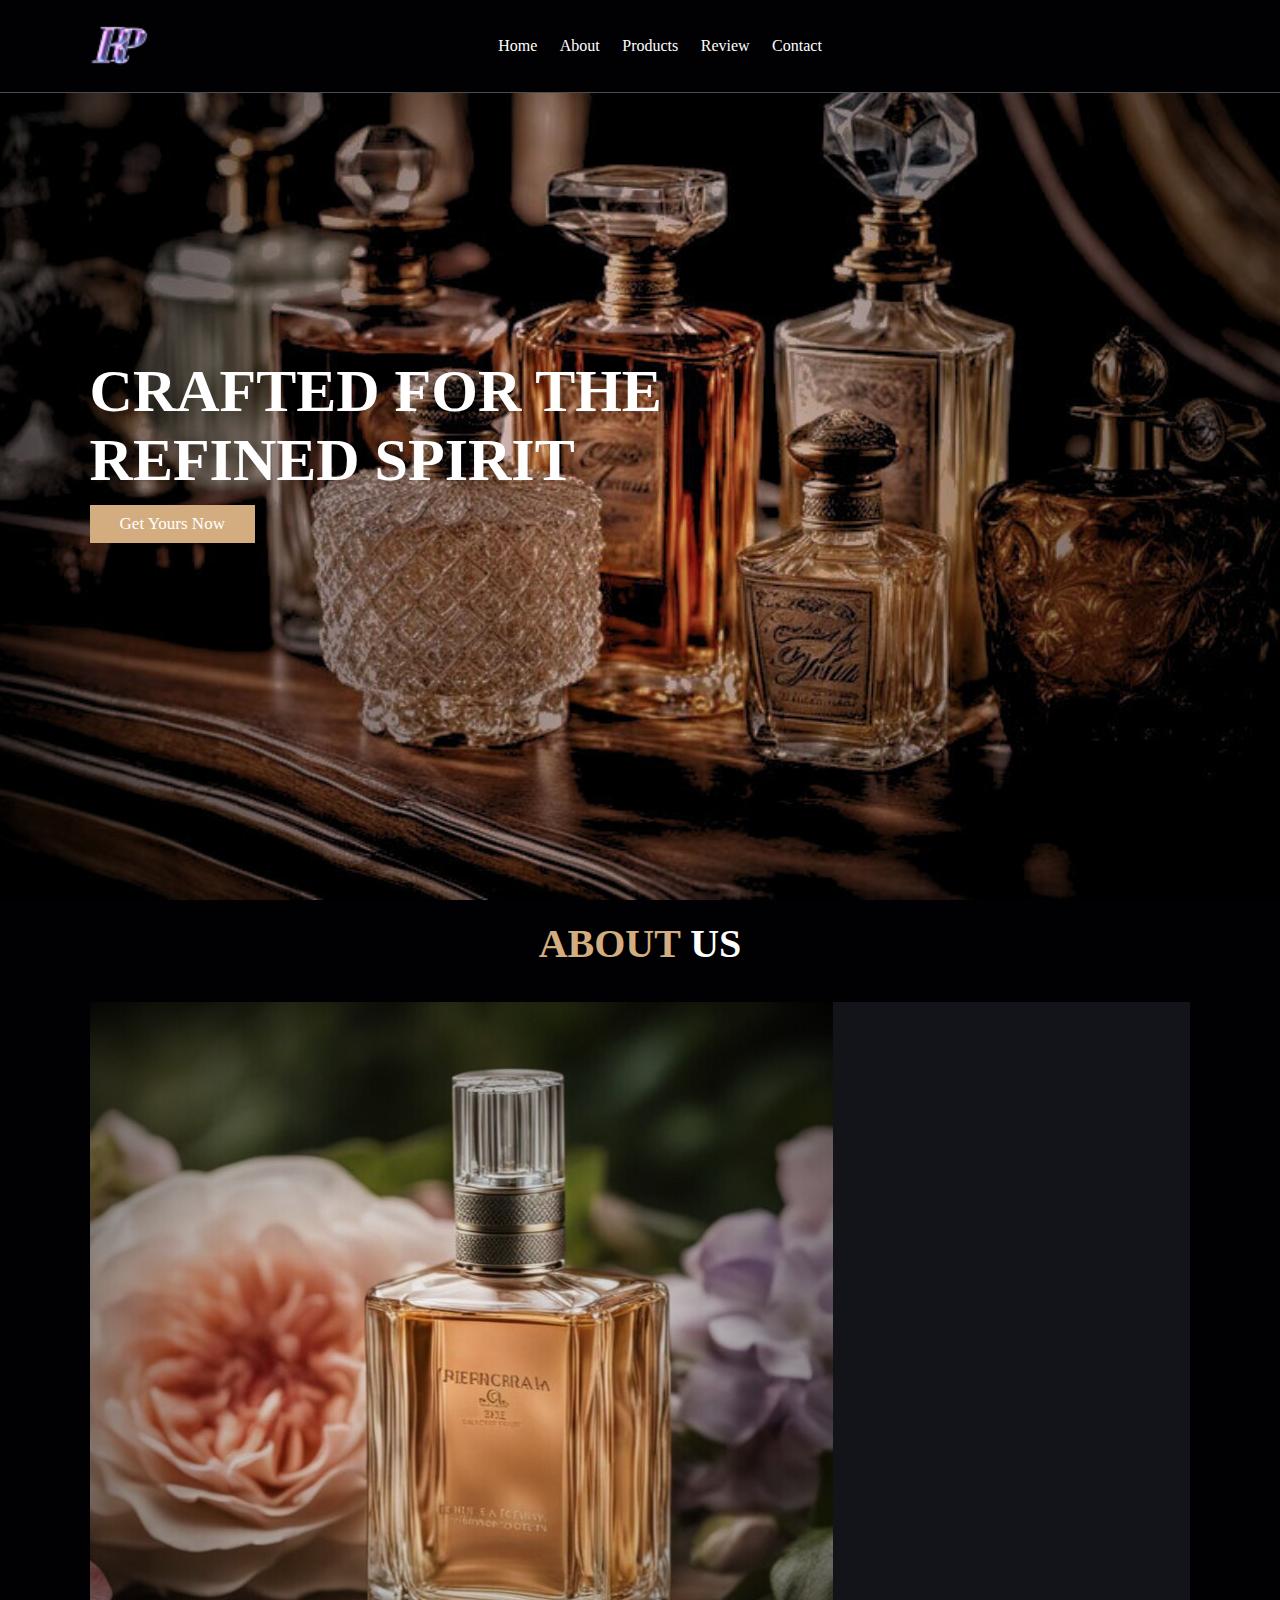
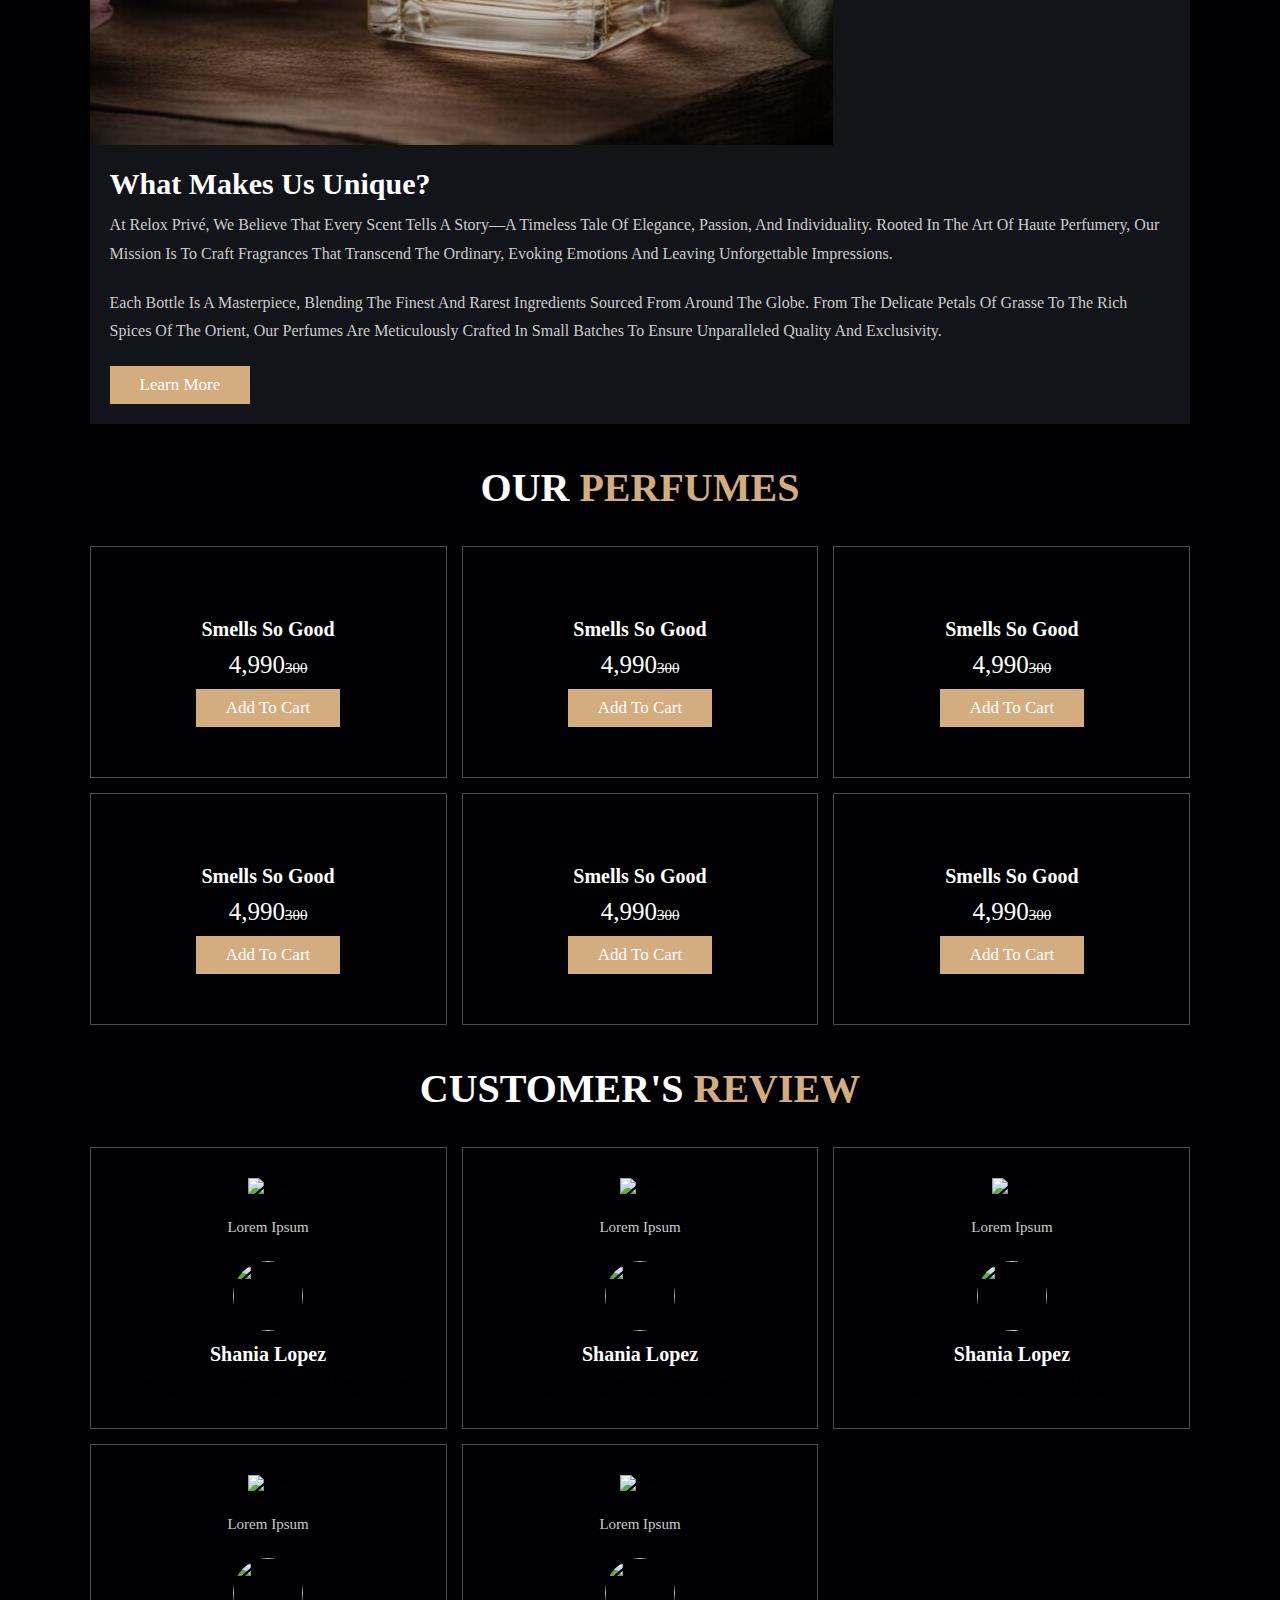
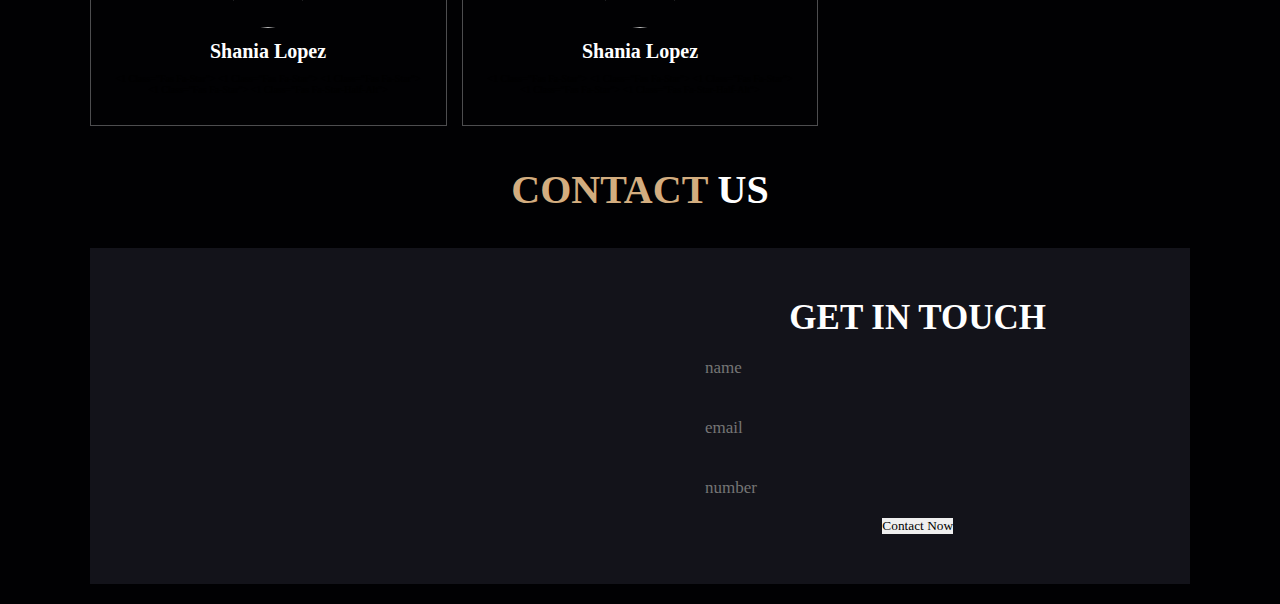
==== index.html @ dae320f2 "initial commit" ====
<!DOCTYPE html>
<html lang="en">
  <head>
    <meta charset="UTF-8" />
    <meta name="viewport" content="width=device-width, initial-scale=1.0" />
    <title>Perfume Shop</title>
    <link
      href="https://cdnjs.cloudflare.com/ajax/libs/font-awesome/6.7.1/css/all.min.css"
    />
    <link rel="stylesheet" href="assets/css/style.css" />
  </head>
  <body>

    <header class="header">
      <a href="#" class="logo">
        <img src="./assets/img/Relox.png" alt="">
      </a>

      <nav class="navbar">
        <a href="#home">home</a>
        <a href="#about">about</a>
        <a href="#products">products</a>
        <a href="#review">review</a>
        <a href="#contact">contact</a>
      </nav>

      <div class="icons">
        <div class="fa fa-search" id="search-btn"></div>
        <div class="fa fa-shopping-cart" id="cart-btn"></div>
        <div class="fa fa-bars" id="menu-btn"></div>
      </div>

      <div class="search-form">
        <input type="search" id="search-box" placeholder="search here...">
        <label for="search-box" class="fa-search"></label>
      </div>

      <div class="cart-items-container">

        <div class="cart-item">
            <span class="fas fa-times"></span>
            <img src="" alt="">
            <div class="content">
              <h3>cart item 01</h3>
              <div class="price">₱4,950/-</div>
            </div>
        </div>
        <div class="cart-item">
            <span class="fas fa-times"></span>
            <img src="" alt="">
            <div class="content">
              <h3>cart item 02</h3>
              <div class="price">₱4,950/-</div>
            </div>
        </div>
        <div class="cart-item">
            <span class="fas fa-times"></span>
            <img src="" alt="">
            <div class="content">
              <h3>cart item 03</h3>
              <div class="price">₱4,950/-</div>
            </div>
        </div>
        <div class="cart-item">
            <span class="fas fa-times"></span>
            <img src="" alt="">
            <div class="content">
              <h3>cart item 04</h3>
              <div class="price">₱4,950/-</div>
            </div>
        </div>
        <a href="#" class="btn">checkout now</a>
      </div>
    </header>


    <section class="section home" id="home">

      <div class="content">
        <h3>Crafted for the Refined Spirit</h3>
        <a href="#" class="btn">get yours now</a>
      </div>
    </section>

    <section class="about">

      <h1 class="heading"> <span>about</span> us </h1>

      <div class="row">

         <div class="img">
            <img src="assets/img/about us.jpg" alt="">
         </div>

         <div class="content">
             <h3>what makes us unique?</h3>
             <p> At Relox Privé, we believe that every scent tells a story—a timeless tale of elegance, passion, and individuality. Rooted in the art of haute perfumery, our mission is to craft fragrances that transcend the ordinary, evoking emotions and leaving unforgettable impressions.</p>
             <p>Each bottle is a masterpiece, blending the finest and rarest ingredients sourced from around the globe. From the delicate petals of Grasse to the rich spices of the Orient, our perfumes are meticulously crafted in small batches to ensure unparalleled quality and exclusivity.</p>
             <a href="#" class="btn">learn more</a>
         </div>
      </div>

    </section>

    <section class="products" id="products">

      <h1 class="heading"> our <span>perfumes</span> </h1>

      <div class="box-container">

        <div class="box">
          <img src="" alt="">
          <h3> smells so good</h3>
          <div class="price"> 4,990<span>300</span></div>
          <a href="#" class="btn">add to cart</a>
        </div>

        <div class="box">
          <img src="" alt="">
          <h3> smells so good</h3>
          <div class="price"> 4,990<span>300</span></div>
          <a href="#" class="btn">add to cart</a>
        </div>

        <div class="box">
          <img src="" alt="">
          <h3> smells so good</h3>
          <div class="price"> 4,990<span>300</span></div>
          <a href="#" class="btn">add to cart</a>
        </div>

        <div class="box">
          <img src="" alt="">
          <h3> smells so good</h3>
          <div class="price"> 4,990<span>300</span></div>
          <a href="#" class="btn">add to cart</a>
        </div>

        <div class="box">
          <img src="" alt="">
          <h3> smells so good</h3>
          <div class="price"> 4,990<span>300</span></div>
          <a href="#" class="btn">add to cart</a>
        </div>

        <div class="box">
          <img src="" alt="">
          <h3> smells so good</h3>
          <div class="price"> 4,990<span>300</span></div>
          <a href="#" class="btn">add to cart</a>
        </div>

      </div>
    </section>

    <section class="review" id="review">

      <h1 class="heading"> customer's <span>review</span> </h1>
      <div class="box-container">

        <div class="box">
          <img src="img" alt="quote">
          <p>lorem ipsum</p>
          <img src="" class="user" alt="">
          <h3>Shania Lopez</h3>
          <div class="stars">
            <1 class="fas fa-star"></1>
            <1 class="fas fa-star"></1>
            <1 class="fas fa-star"></1>
            <1 class="fas fa-star"></1>
            <1 class="fas fa-star-half-alt"></1>
          </div>
        </div>

        <div class="box">
          <img src="img" alt="quote">
          <p>lorem ipsum</p>
          <img src="" class="user" alt="">
          <h3>Shania Lopez</h3>
          <div class="stars">
            <1 class="fas fa-star"></1>
            <1 class="fas fa-star"></1>
            <1 class="fas fa-star"></1>
            <1 class="fas fa-star"></1>
            <1 class="fas fa-star-half-alt"></1>
          </div>
        </div>

        <div class="box">
          <img src="img" alt="quote">
          <p>lorem ipsum</p>
          <img src="" class="user" alt="">
          <h3>Shania Lopez</h3>
          <div class="stars">
            <1 class="fas fa-star"></1>
            <1 class="fas fa-star"></1>
            <1 class="fas fa-star"></1>
            <1 class="fas fa-star"></1>
            <1 class="fas fa-star-half-alt"></1>
          </div>
        </div>

        <div class="box">
          <img src="img" alt="quote">
          <p>lorem ipsum</p>
          <img src="" class="user" alt="">
          <h3>Shania Lopez</h3>
          <div class="stars">
            <1 class="fas fa-star"></1>
            <1 class="fas fa-star"></1>
            <1 class="fas fa-star"></1>
            <1 class="fas fa-star"></1>
            <1 class="fas fa-star-half-alt"></1>
          </div>
        </div>

        <div class="box">
          <img src="img" alt="quote">
          <p>lorem ipsum</p>
          <img src="" class="user" alt="">
          <h3>Shania Lopez</h3>
          <div class="stars">
            <1 class="fas fa-star"></1>
            <1 class="fas fa-star"></1>
            <1 class="fas fa-star"></1>
            <1 class="fas fa-star"></1>
            <1 class="fas fa-star-half-alt"></1>
          </div>
        </div>

      </div>
    </section>

    <section class="contact" id="contact">

        <h1 class="heading"> <span>contact</span> us </h1>
        <div class="row">

          <iframe class="map" src="https://www.google.com/maps/embed?pb=!1m18!1m12!1m3!1d30887.291732029596!2d120.9505158743164!3d14.604118999999997!2m3!1f0!2f0!3f0!3m2!1i1024!2i768!4f13.1!3m3!1m2!1s0x3397c9f8b14eb259%3A0xad4d12caac9a068e!2sFEU%20Institute%20of%20Technology!5e0!3m2!1sen!2sph!4v1732892310366!5m2!1sen!2sph" allowfullscreen="" loading="lazy" referrerpolicy="no-referrer-when-downgrade"></iframe>

          <form action="">
            <h3>get in touch</h3>
            <div class="inputBox">
              <span class="fas fa-user"></span>
              <input type="text" placeholder="name">
            </div>
             <div class="inputBox">
              <span class="fas fa-envelope"></span>
              <input type="email" placeholder="email">
            </div>
            <div class="inputBox">
              <span class="fas fa-phone"></span>
              <input type="number" placeholder="number">
            </div>
            <input type="submit" value="contact now">
          </form>
        </div>
    </section>
  </body>
</html>
---- assets/css/style.css ----
@import url('https://fonts.googleapis.com/css2?family=Roboto:ital,wght@0,100;0,300;0,400;0,500;0,700;0,900;1,100;1,300;1,400;1,500;1,700;1,900&display=swap');

:root{
    --main-color:#d3ad7f;
    --black:#13131a;
    --bg:#010103;
    --border:.1rem solid rgba(255,255,255,.3);
}

*{
    font-family:'Times New Roman', Times, serif;
    margin: 0; padding: 0;
    box-sizing: border-box;
    outline: none; border: none;
    text-decoration: none;
    text-transform: capitalize;
    transition: .2s linear;
}

html{
    font-size: 62.5%;
    overflow-x: hidden;
    scroll-padding-top: 9rem;
    scroll-behavior: smooth;
}

html::-webkit-scrollbar{
    width: .8rem;
}

html::-webkit-scrollbar-track{
    background: transparent;
}

html::-webkit-scrollbar-thumb{
    background: #fff;
    border-radius: 5rem;
}

body{
    background: var(--bg);
}

section{
    padding: 2rem 7%;
}

.heading{
    text-align: center;
    color:#fff;
    text-transform: uppercase;
    padding-bottom: 3.5rem;
    font-size: 4rem;
}

.heading span{
    color: var(--main-color);
    text-transform: uppercase;
}

.btn{
    margin-top: 1rem;
    display: inline-block;
    padding: .9rem 3rem;
    font-size: 1.7rem;
    color: #fff;
    background: var(--main-color);
    cursor: pointer;
}

.btn:hover{
    letter-spacing: .2rem;
}

.header{
    background: var(--bg);
    display: flex;
    align-items: center;
    justify-content: space-between;
    padding: 1.5rem 7%;
    border-bottom: var(--border);
    position: fixed;
    top: 0; left: 0; right: 0;
    z-index: 1000;
}

.header .logo img{
    height: 6rem;
}

.header .navbar a{
    margin: 0 1rem;
    font-size: 1.6rem;
    color: #fff;
}

.header .navbar a:hover{
    color: var(--main-color);
    border-bottom: .1rem solid var(--main-color);
    padding-bottom: .5rem;
}

.header .icons div{
    color: #fff;
    cursor: pointer;
    font-size: 2.5rem;
    margin-left: 2rem;
}

.header .icons div:hover{
    color: var(--main-color);
}

#menu-btn{
    display: none;
}

.btn {
    color: #fff;
}

.header .search-form{
    position: absolute;
    top: 115%; right: 7%;
    background: #fff;
    width: 50rem;
    height: 5rem;
    display: flex;
    align-items: center;
    transform: scaleY(0);
    transform-origin: top;
}

.header .search-form.active{
    transform: scaleY(1);
}

.header .search-form input{
    height: 100%;
    width: 100%;
    font-size: 1.6rem;
    color-scheme: var(--black);
    padding: 1rem;
    text-transform: none;
}

.header .search-form label{
    cursor: pointer;
    font-size: 2.2rem;
    margin-right: 1.5rem;
    color: var(--black);
}

.header .search-form label:hover{
    color: var(--main-color);
}

.header .cart-items-container{
    position: absolute;
    top: 100%; right: -100%;
    height: calc(100vh - 9.5rem);
    width: 35rem;
    background: #fff;
    padding: 0 1.5rem;
}

.header .cart-items-container.active{
    right: 0;
}

.header .cart-items-container .cart-item{
    position:relative;
    margin: 2rem 0;
    display: flex;
    align-items: center;
    gap: 1.5rem;
}

.header .cart-items-container .cart-item .fa-times{
    position: absolute;
    top: 1rem; right: 1rem;
    font-size: 2rem;
    cursor: pointer;
    color: var(--black);
}

.header .cart-items-container .cart-item .fa-times:hover{
    color: var(--main-color);
}

.header .cart-items-container .cart-item img{
    height: 7rem;
}

.header .cart-items-container .cart-item .content h3{
    font-size: 2rem;
    color: var(--black);
    padding-bottom: .5rem;
}

.header .cart-items-container .cart-item .content .price{
    font-size: 1.5rem;
    color: var(--main-color);
}

.header .cart-items-container .btn{
    width: 100%;
    text-align: center;
}

.home{
    min-height: 100vh;
    display: flex;
    align-items: center;
    background: url(../img/home.jpg) no-repeat;
    background-size: cover;
    background-position: center;
}

.home .content{
    max-width: 60rem;
}

.home .content h3{
    font-size: 6rem;
    text-transform: uppercase;
    color: #fff;
}

.home .content p{
    font-size: 2rem;
    font-weight: lighter;
    line-height: 1.8;
    padding: 1rem 0;
    color: #eee;
}

.about .row{
    display: flex;
    align-items: center;
    background: var(--black);
    flex-wrap: wrap;
}

.about .row .image{
    flex: 1 1 45rem;
}

.about .row .image img{
    width: 100%;
}

.about .row .content{
    flex: 1 1 45rem;
    padding: 2rem;
}

.about .row .content h3{
    font-size: 3rem;
    color:#fff;
}

.about .row .content p{
    font-size: 1.6rem;
    color:#ccc;
    padding: 1rem 0;
    line-height: 1.8;
}

.products .box-container{
    display: grid;
    grid-template-columns: repeat(auto-fit,minmax(30rem, 1fr));
    gap: 1.5rem;
}

.products .box-container .box{
    padding: 5rem;
    text-align: center;
    border: var(--border);
}

.products .box-container .box img{
    height: 10rem;
}

.products .box-container .box h3{
    color: #fff;
    font-size: 2rem;
    padding: 1rem 0;
}

.products .box-container .box .price{
    color: #fff;
    font-size: 2.5rem;
    padding: .5rem o;
}

.products .box-container .box .price span{
    font-size: 1.5rem;
    text-decoration: line-through;
}

.products .box-container .box:hover{
    background: #fff;
}

.products .box-container .box:hover > *{
    color: var(--black);
}

.review .box-container{
    display: grid;
    grid-template-columns: repeat(auto-fit, minmax(30rem, 1fr));
    gap: 1.5em;
}

.review .box-container .box{
    border: var(--border);
    text-align: center;
    padding: 3rem 2rem;
}

.review .box-container .box p{
    font-size: 1.5rem;
    line-height: 1.8;
    color: #ccc;
    padding:2rem 0;

}

.review .box-container .box .user{
    height: 7rem;
    width: 7rem;
    border-radius: 50%;
    object-fit: cover;
}

.review .box-container .box h3{
    padding: 1rem 0;
    font-size: 2rem;
    color: #fff;
}

.review .box-container .box .stars i{
    font-size: 1.5rem;
    color: var(--main-color);
}

.contact .row{
    display: flex;
    align-items: center;
    background: var(--black);
    flex-wrap: wrap;
    gap: 1rem
}

.contact .row .map{
    flex: 1 1 45rem;
    width: 100%;
    object-fit: cover;
}

.contact .row form{
    flex: 1 1 45rem;
    padding: 5rem 2rem;
    text-align: center;
}

.contact .row form h3{
    text-transform: uppercase;
    font-size: 3.5rem;
    color:#fff;
}

@media (max-width:991px){

    html{
        font-size: 55%;
    }

    .header{
        padding: 1.5rem 2rem;
    }
}

contact .row form .inputBox{
    display: flex;
    align-items: center;
    margin-top: 2rem;
    margin-bottom: 2rem;
    background: var(--bg);
    border: var(--border);
}

.contact .row form .inputBox span{
    color: #fff;
    font-size: 2rem;
    padding-left: 2rem;
}

.contact .row form .inputBox input{
    width: 100%;
    padding: 2rem;
    font-size: 1.7rem;
    color: #fff;
    text-transform: none;
    background: none;
}

@media (max-width:768px){

    #menu-btn{
        display: inline-block;
    }

    .header .navbar{
        position: absolute;
        top: 100%; right: -100%;
        background: #fff;
        width: 30rem;
        height: calc(100vh - 9.5rem);
    }

    .header .navbar .active{
        right: 0;
    }

    .header .navbar a{
        color: black;
        display: block;
        margin: 1.5rem;
        padding: .5rem;
        font-size: 2rem;
    }

    .header .search-form{
        width: 90%;
        right: 2rem;
    }

    .home{
        background-position: left;
        justify-content: center;
    }

    .home .content h3{
        font-size: 4.5rem;
    }

    .home .content p{
        font-size: 1.5rem;
    }
}

@media (max-width: 450px){

    html{
        font-size: 50%;
    }
}
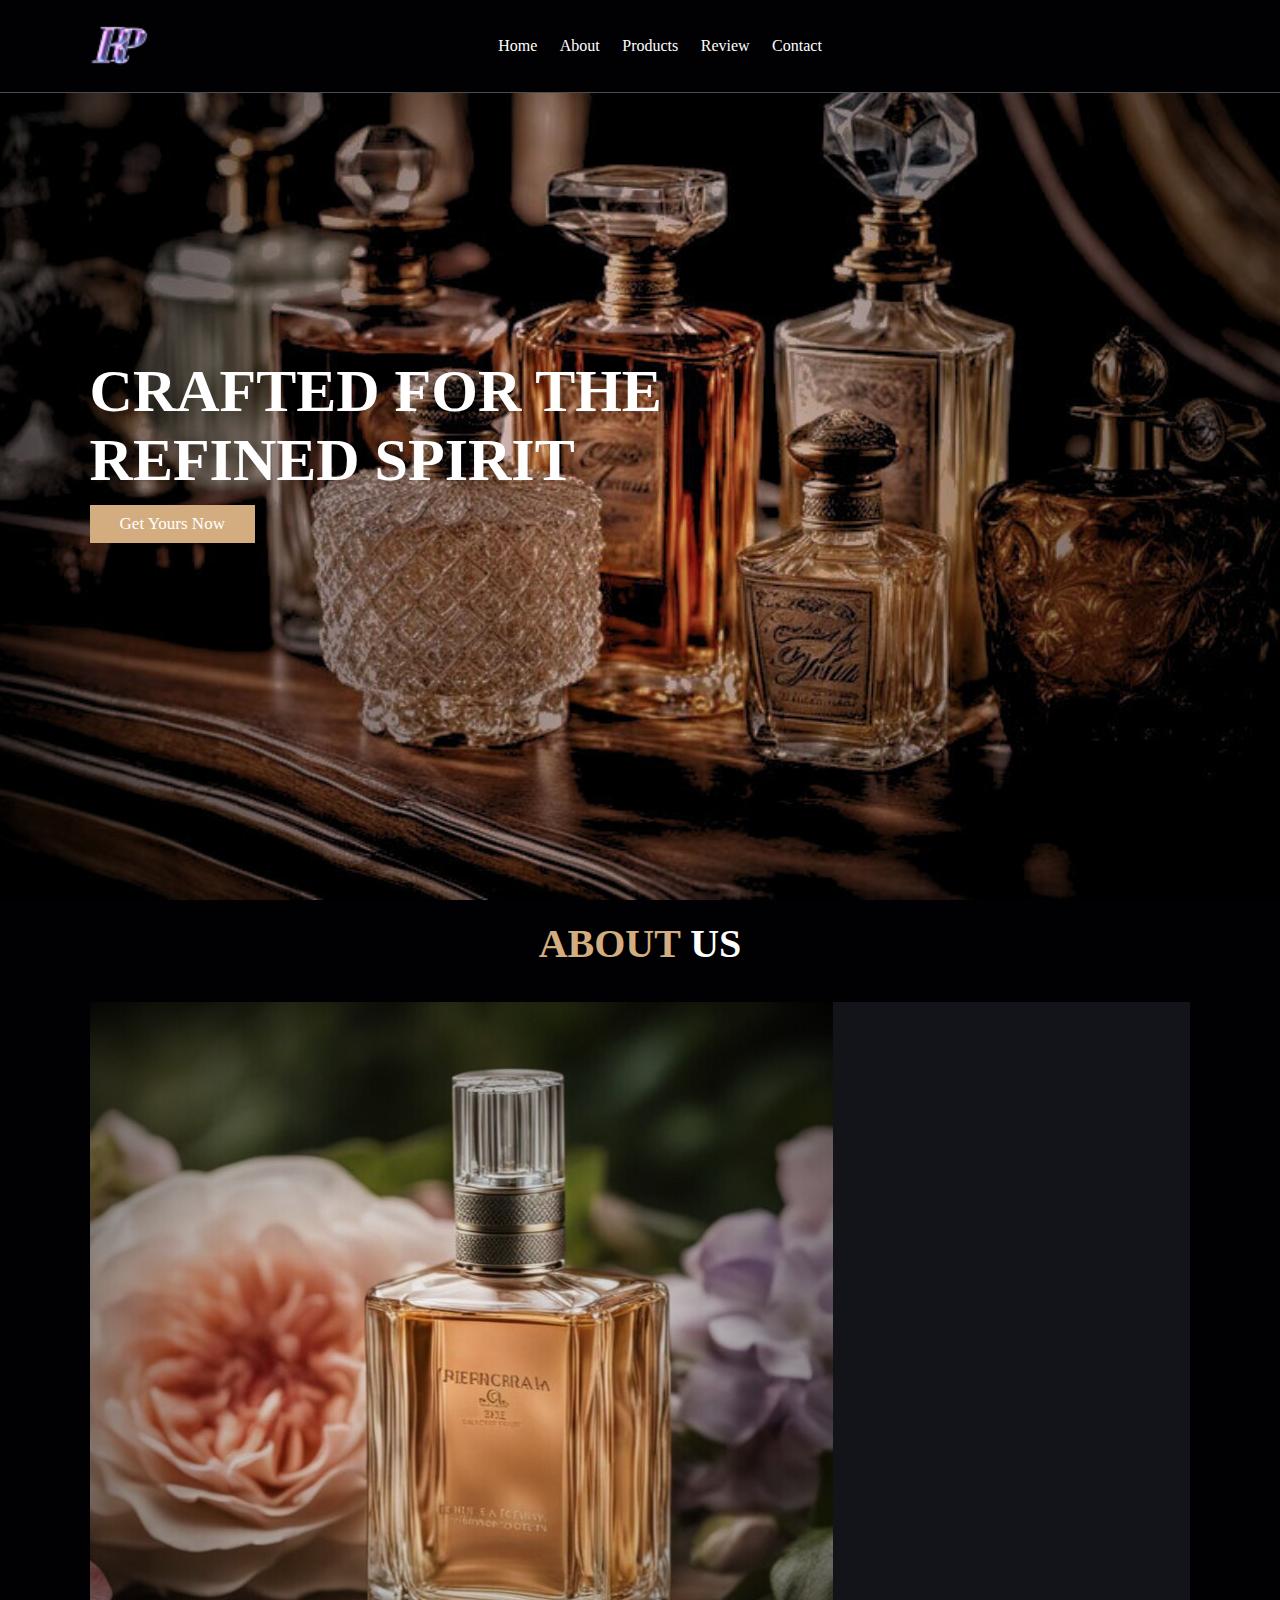
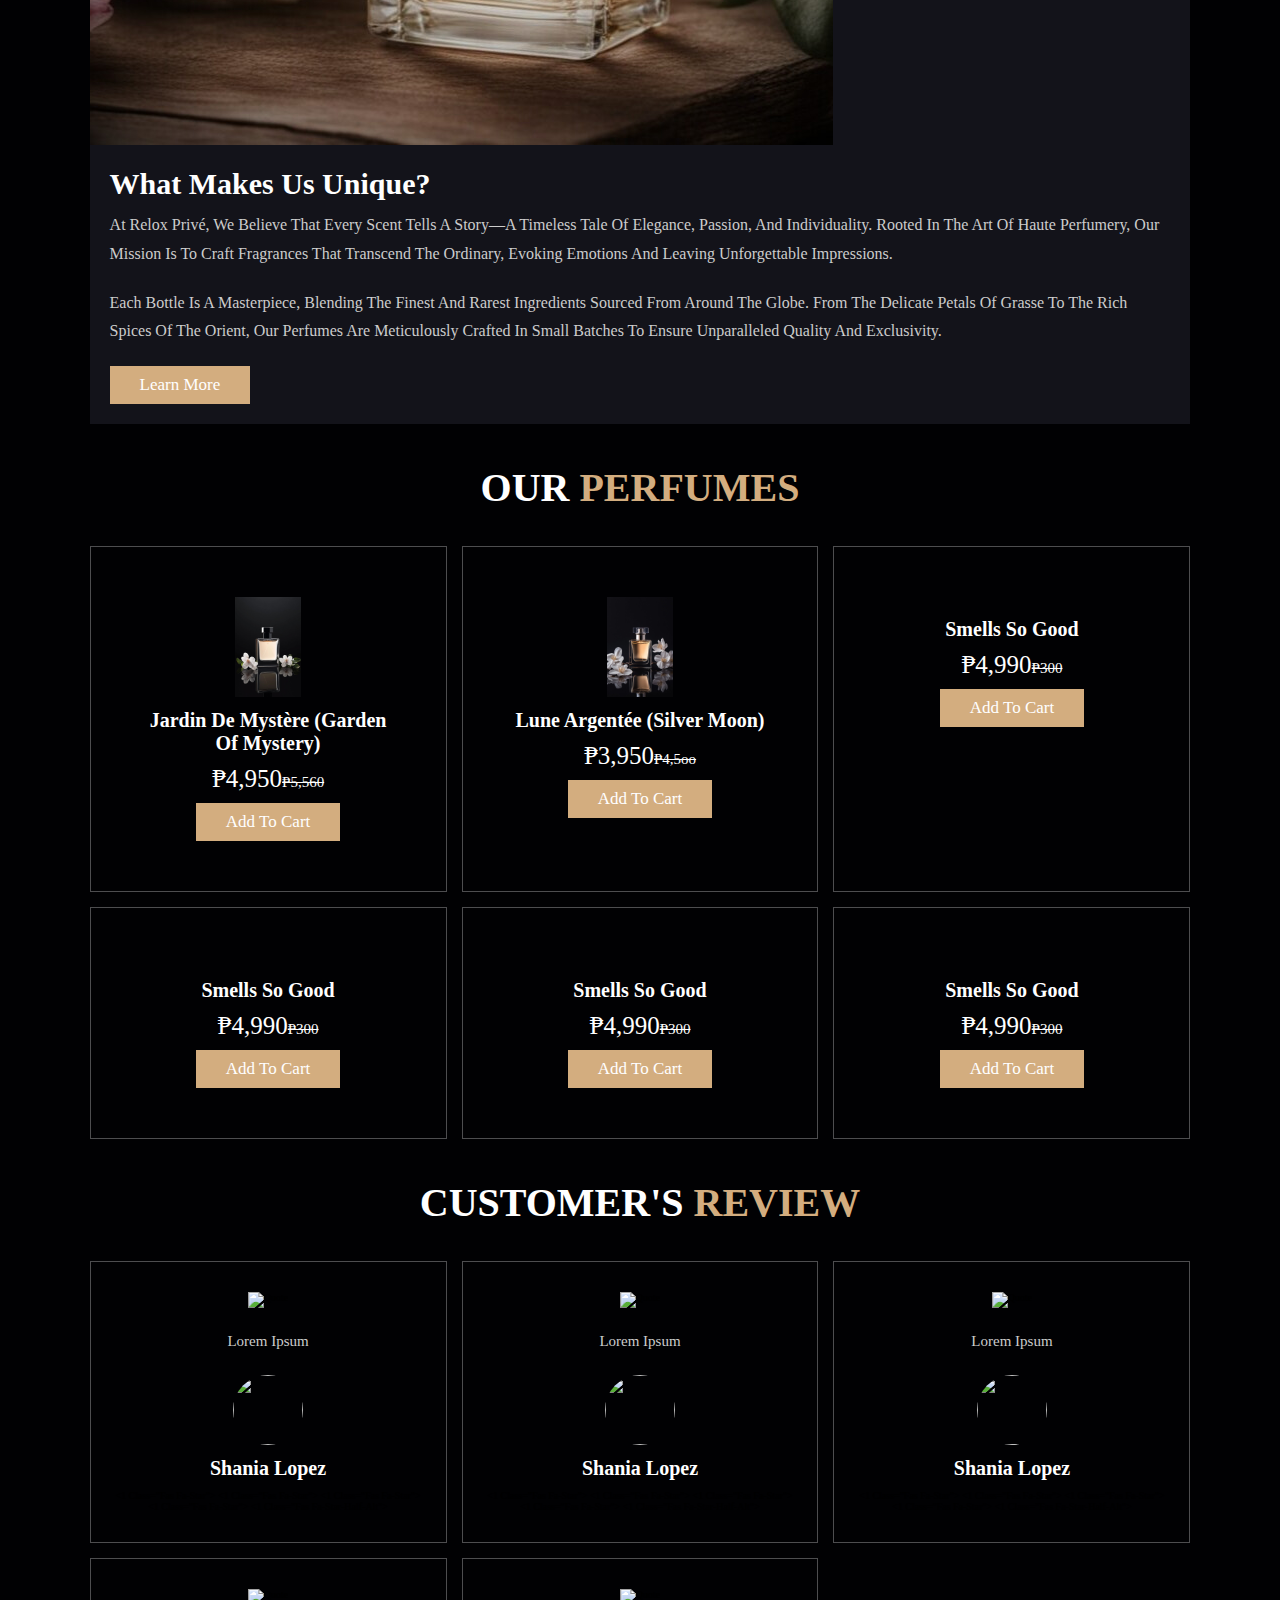
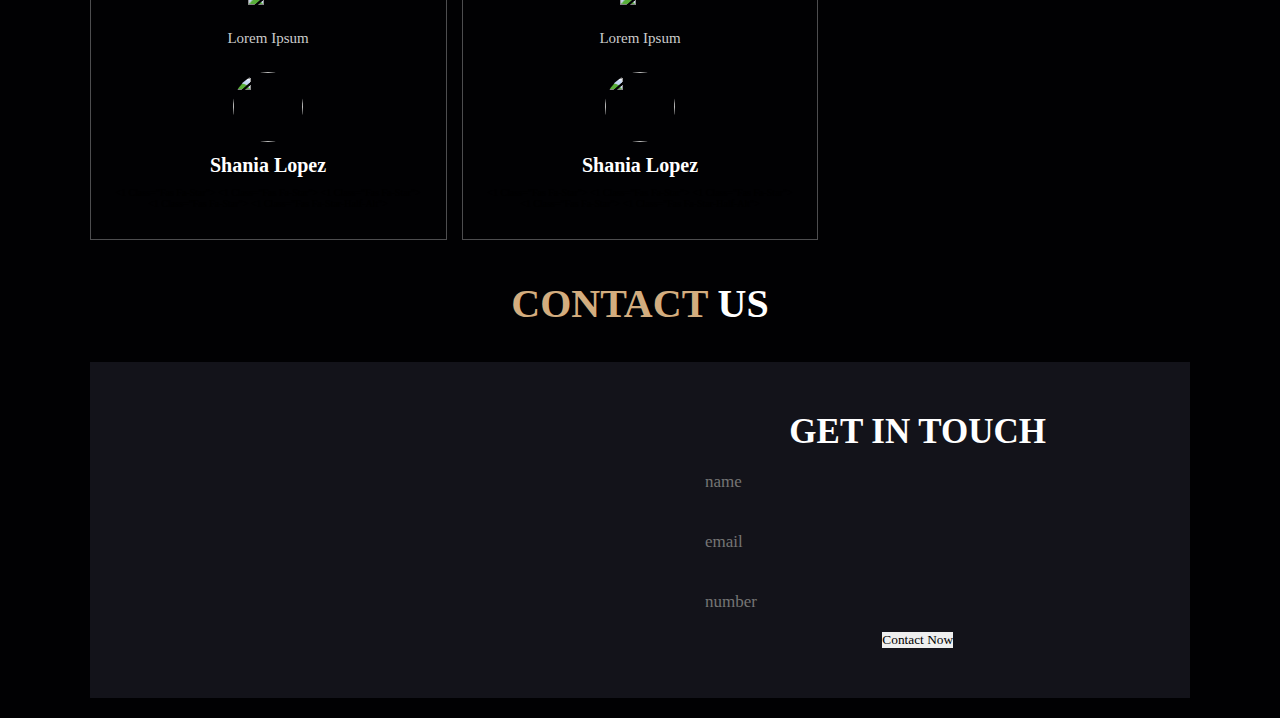
==== commit 0eac71e5: "new" ====
--- a/index.html
+++ b/index.html
@@ -39,18 +39,18 @@
 
         <div class="cart-item">
             <span class="fas fa-times"></span>
-            <img src="" alt="">
-            <div class="content">
-              <h3>cart item 01</h3>
+            <img src="/assets/img/Jardin de Mystère (Garden of Mystery).JPG" alt="">
+            <div class="content">
+              <h3>Jardin de Mystère (Garden of Mystery)</h3>
               <div class="price">₱4,950/-</div>
             </div>
         </div>
         <div class="cart-item">
             <span class="fas fa-times"></span>
-            <img src="" alt="">
-            <div class="content">
-              <h3>cart item 02</h3>
-              <div class="price">₱4,950/-</div>
+            <img src="/assets/img/Lune Argentée (Silver Moon).JPG" alt="">
+            <div class="content">
+              <h3>Lune Argentée (Silver Moon)</h3>
+              <div class="price">₱3,950/-</div>
             </div>
         </div>
         <div class="cart-item">
@@ -109,44 +109,44 @@
       <div class="box-container">
 
         <div class="box">
-          <img src="" alt="">
-          <h3> smells so good</h3>
-          <div class="price"> 4,990<span>300</span></div>
-          <a href="#" class="btn">add to cart</a>
-        </div>
-
-        <div class="box">
-          <img src="" alt="">
-          <h3> smells so good</h3>
-          <div class="price"> 4,990<span>300</span></div>
-          <a href="#" class="btn">add to cart</a>
-        </div>
-
-        <div class="box">
-          <img src="" alt="">
-          <h3> smells so good</h3>
-          <div class="price"> 4,990<span>300</span></div>
-          <a href="#" class="btn">add to cart</a>
-        </div>
-
-        <div class="box">
-          <img src="" alt="">
-          <h3> smells so good</h3>
-          <div class="price"> 4,990<span>300</span></div>
-          <a href="#" class="btn">add to cart</a>
-        </div>
-
-        <div class="box">
-          <img src="" alt="">
-          <h3> smells so good</h3>
-          <div class="price"> 4,990<span>300</span></div>
-          <a href="#" class="btn">add to cart</a>
-        </div>
-
-        <div class="box">
-          <img src="" alt="">
-          <h3> smells so good</h3>
-          <div class="price"> 4,990<span>300</span></div>
+          <img src="/assets/img/Jardin de Mystère (Garden of Mystery).JPG" alt="">
+          <h3> Jardin de Mystère (Garden of Mystery)</h3>
+          <div class="price"> ₱4,950<span>₱5,560</span></div>
+          <a href="#" class="btn">add to cart</a>
+        </div>
+
+        <div class="box">
+          <img src="/assets/img/Lune Argentée (Silver Moon).JPG" alt="">
+          <h3> Lune Argentée (Silver Moon)</h3>
+          <div class="price"> ₱3,950<span>₱4,5oo</span></div>
+          <a href="#" class="btn">add to cart</a>
+        </div>
+
+        <div class="box">
+          <img src="" alt="">
+          <h3> smells so good</h3>
+          <div class="price"> ₱4,990<span>₱300</span></div>
+          <a href="#" class="btn">add to cart</a>
+        </div>
+
+        <div class="box">
+          <img src="" alt="">
+          <h3> smells so good</h3>
+          <div class="price"> ₱4,990<span>₱300</span></div>
+          <a href="#" class="btn">add to cart</a>
+        </div>
+
+        <div class="box">
+          <img src="" alt="">
+          <h3> smells so good</h3>
+          <div class="price"> ₱4,990<span>₱300</span></div>
+          <a href="#" class="btn">add to cart</a>
+        </div>
+
+        <div class="box">
+          <img src="" alt="">
+          <h3> smells so good</h3>
+          <div class="price"> ₱4,990<span>₱300</span></div>
           <a href="#" class="btn">add to cart</a>
         </div>
 
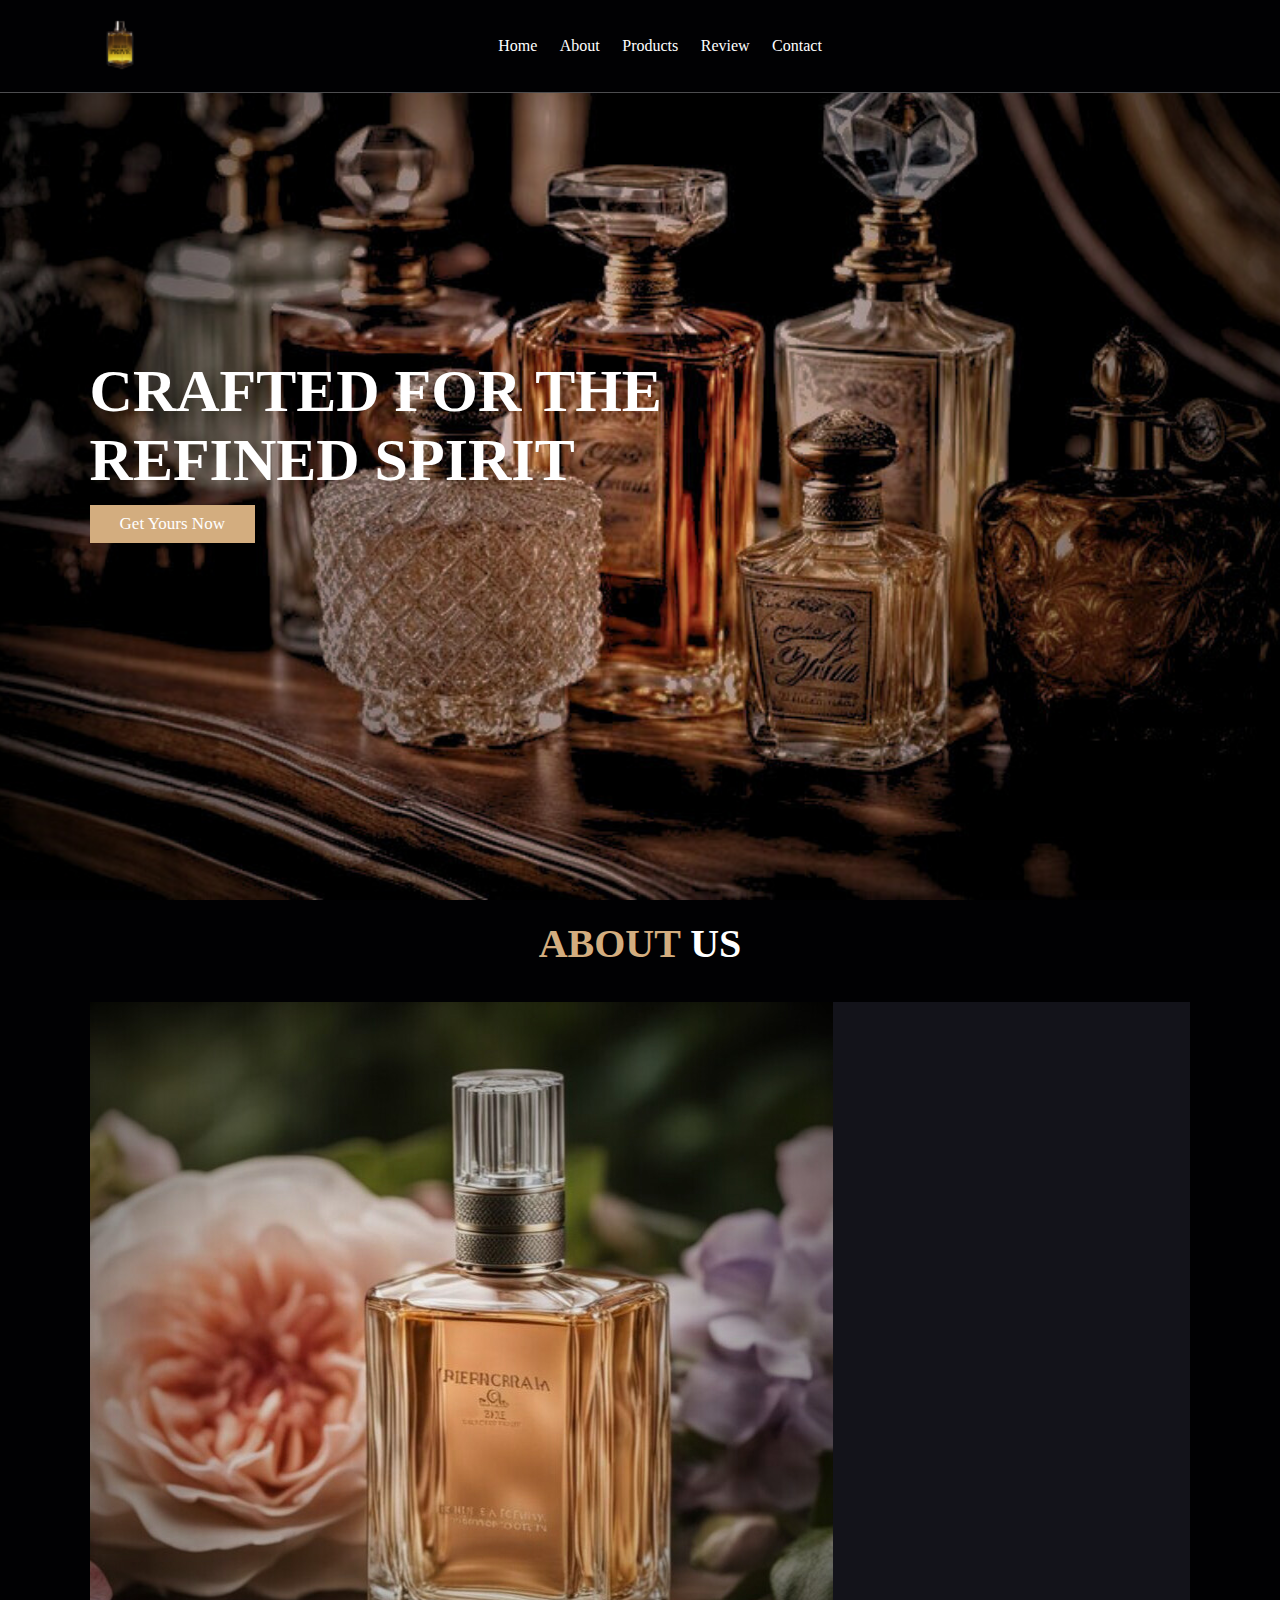
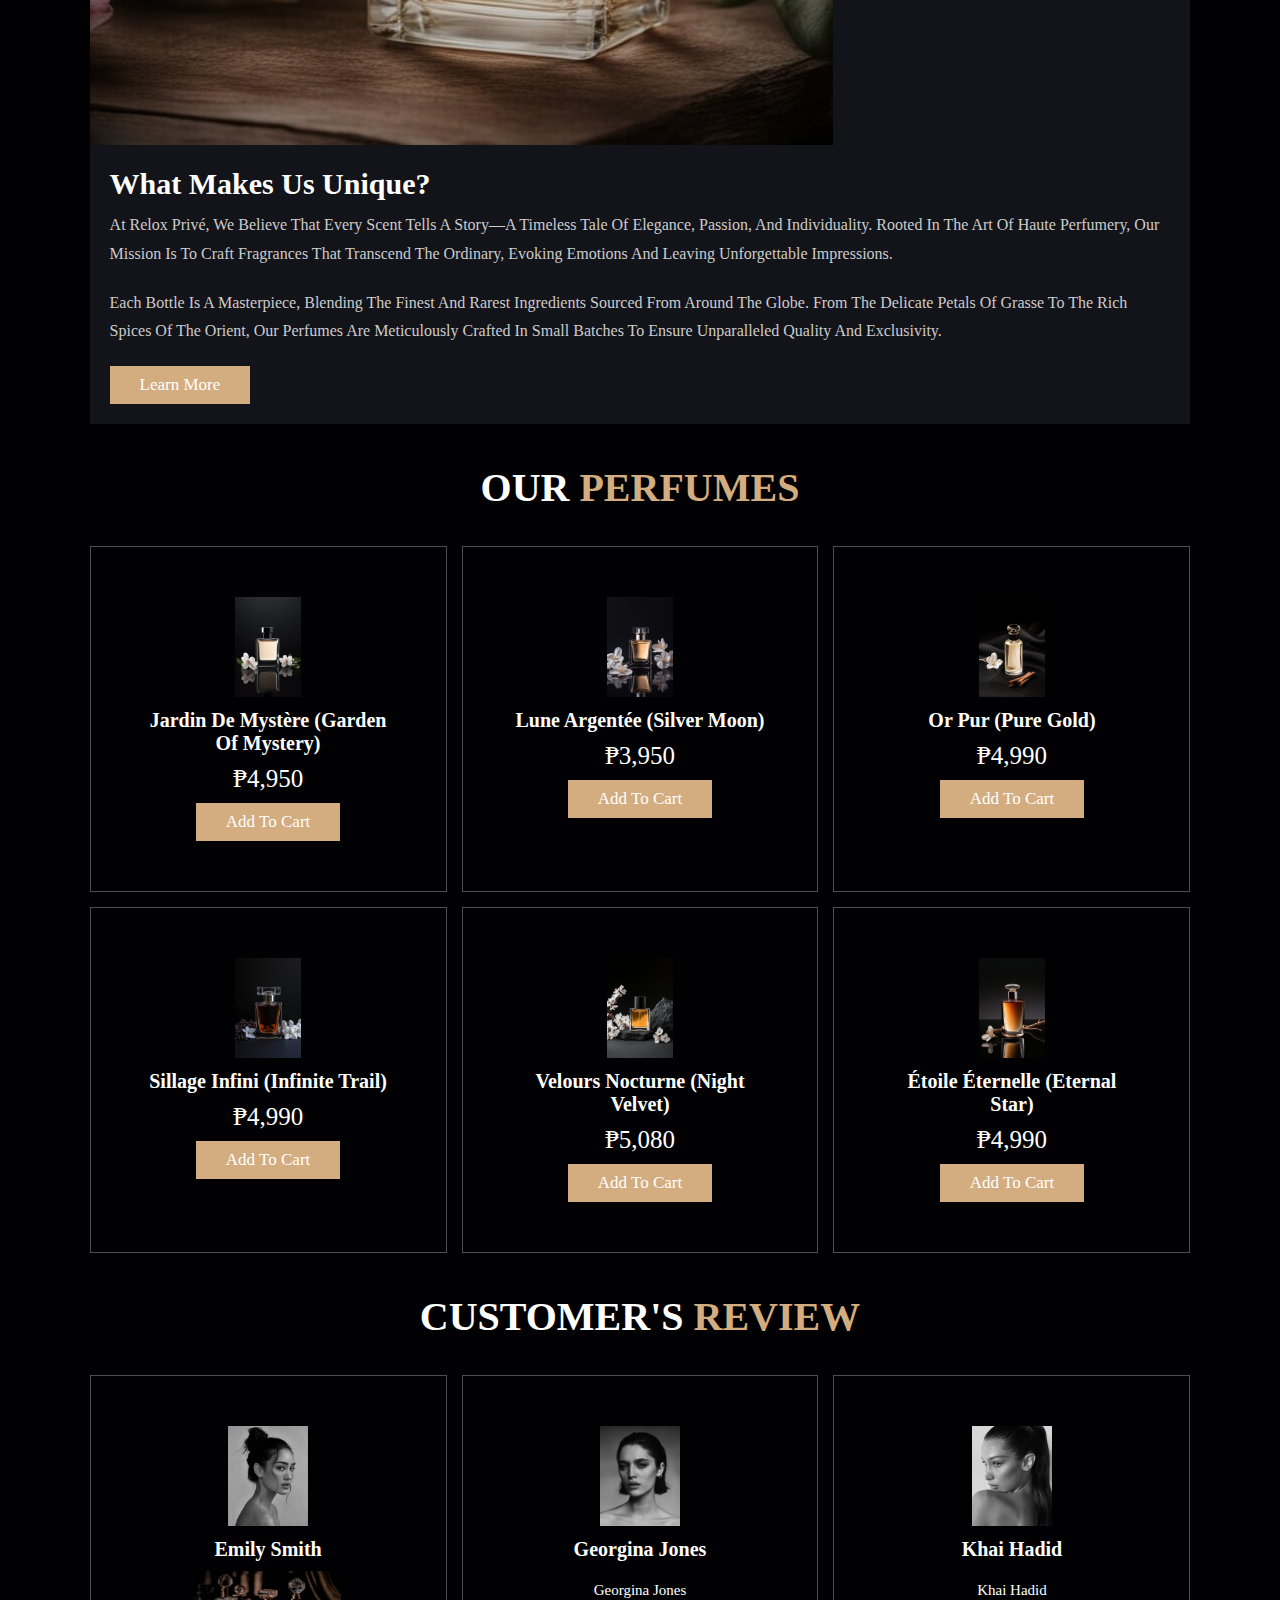
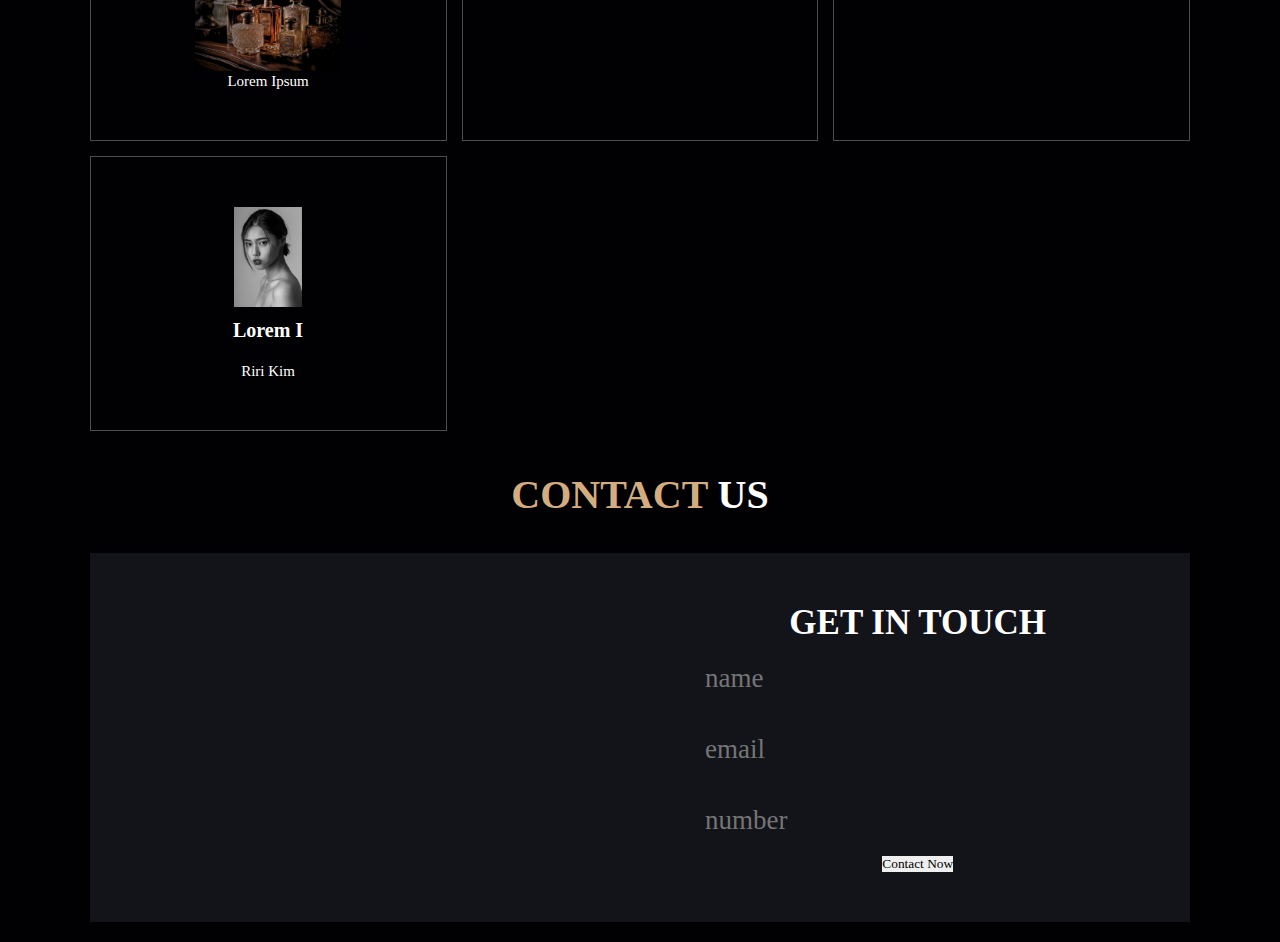
==== commit 861b5e13: "new" ====
--- a/index.html
+++ b/index.html
@@ -7,13 +7,13 @@
     <link
       href="https://cdnjs.cloudflare.com/ajax/libs/font-awesome/6.7.1/css/all.min.css"
     />
-    <link rel="stylesheet" href="assets/css/style.css" />
+    <link rel="stylesheet" href="./assets/css/style.css" />
   </head>
   <body>
 
     <header class="header">
       <a href="#" class="logo">
-        <img src="./assets/img/Relox.png" alt="">
+        <img src="./assets/img/Relox (1).png" alt="">
       </a>
 
       <nav class="navbar">
@@ -25,9 +25,9 @@
       </nav>
 
       <div class="icons">
-        <div class="fa fa-search" id="search-btn"></div>
-        <div class="fa fa-shopping-cart" id="cart-btn"></div>
-        <div class="fa fa-bars" id="menu-btn"></div>
+        <div class="fas fa-search" id="search-btn"></div>
+        <div class="fas fa-shopping-cart" id="cart-btn"></div>
+        <div class="fas fa-bars" id="menu-btn"></div>
       </div>
 
       <div class="search-form">
@@ -39,7 +39,7 @@
 
         <div class="cart-item">
             <span class="fas fa-times"></span>
-            <img src="/assets/img/Jardin de Mystère (Garden of Mystery).JPG" alt="">
+            <img src="./assets/img/Jardin de Mystère (Garden of Mystery).JPG" alt="">
             <div class="content">
               <h3>Jardin de Mystère (Garden of Mystery)</h3>
               <div class="price">₱4,950/-</div>
@@ -47,7 +47,7 @@
         </div>
         <div class="cart-item">
             <span class="fas fa-times"></span>
-            <img src="/assets/img/Lune Argentée (Silver Moon).JPG" alt="">
+            <img src="./assets/img/Lune Argentée (Silver Moon).JPG" alt="">
             <div class="content">
               <h3>Lune Argentée (Silver Moon)</h3>
               <div class="price">₱3,950/-</div>
@@ -82,14 +82,14 @@
       </div>
     </section>
 
-    <section class="about">
+    <section class="about" id="about">
 
       <h1 class="heading"> <span>about</span> us </h1>
 
       <div class="row">
 
          <div class="img">
-            <img src="assets/img/about us.jpg" alt="">
+            <img src="./assets/img/about us.jpg" alt="">
          </div>
 
          <div class="content">
@@ -109,44 +109,44 @@
       <div class="box-container">
 
         <div class="box">
-          <img src="/assets/img/Jardin de Mystère (Garden of Mystery).JPG" alt="">
+          <img src="./assets/img/Jardin de Mystère (Garden of Mystery).JPG" alt="">
           <h3> Jardin de Mystère (Garden of Mystery)</h3>
-          <div class="price"> ₱4,950<span>₱5,560</span></div>
-          <a href="#" class="btn">add to cart</a>
-        </div>
-
-        <div class="box">
-          <img src="/assets/img/Lune Argentée (Silver Moon).JPG" alt="">
+          <div class="price"> ₱4,950</div>
+          <a href="#" class="btn">add to cart</a>
+        </div>
+
+        <div class="box">
+          <img src="./assets/img/Lune Argentée (Silver Moon).JPG" alt="">
           <h3> Lune Argentée (Silver Moon)</h3>
-          <div class="price"> ₱3,950<span>₱4,5oo</span></div>
-          <a href="#" class="btn">add to cart</a>
-        </div>
-
-        <div class="box">
-          <img src="" alt="">
-          <h3> smells so good</h3>
-          <div class="price"> ₱4,990<span>₱300</span></div>
-          <a href="#" class="btn">add to cart</a>
-        </div>
-
-        <div class="box">
-          <img src="" alt="">
-          <h3> smells so good</h3>
-          <div class="price"> ₱4,990<span>₱300</span></div>
-          <a href="#" class="btn">add to cart</a>
-        </div>
-
-        <div class="box">
-          <img src="" alt="">
-          <h3> smells so good</h3>
-          <div class="price"> ₱4,990<span>₱300</span></div>
-          <a href="#" class="btn">add to cart</a>
-        </div>
-
-        <div class="box">
-          <img src="" alt="">
-          <h3> smells so good</h3>
-          <div class="price"> ₱4,990<span>₱300</span></div>
+          <div class="price"> ₱3,950</div>
+          <a href="#" class="btn">add to cart</a>
+        </div>
+
+        <div class="box">
+          <img src="./assets/img/Or Pur (Pure Gold).JPG" alt="">
+          <h3> Or Pur (Pure Gold)</h3>
+          <div class="price"> ₱4,990</div>
+          <a href="#" class="btn">add to cart</a>
+        </div>
+
+        <div class="box">
+          <img src="./assets/img/Sillage Infini (Infinite Trail).JPG" alt="">
+          <h3> Sillage Infini (Infinite Trail)</h3>
+          <div class="price"> ₱4,990</div>
+          <a href="#" class="btn">add to cart</a>
+        </div>
+
+        <div class="box">
+          <img src="./assets/img/Velours Nocturne (Night Velvet).JPG" alt="">
+          <h3> Velours Nocturne (Night Velvet)</h3>
+          <div class="price"> ₱5,080</div>
+          <a href="#" class="btn">add to cart</a>
+        </div>
+
+        <div class="box">
+          <img src="./assets/img/Étoile Éternelle (Eternal Star).JPG" alt="">
+          <h3>Étoile Éternelle (Eternal Star)</h3>
+          <div class="price"> ₱4,990</div>
           <a href="#" class="btn">add to cart</a>
         </div>
 
@@ -159,73 +159,31 @@
       <div class="box-container">
 
         <div class="box">
-          <img src="img" alt="quote">
+          <img src="./assets/img/emily smith.JPG" alt="quote">
+          <h3>emily smith</h3>
+          <img src="/assets/img/home.jpg" class="user" alt="">
           <p>lorem ipsum</p>
+        </div>
+
+        <div class="box">
+          <img src="./assets/img/georgina jones.JPG" alt="quote">
+          <h3>georgina jones</h3>
           <img src="" class="user" alt="">
-          <h3>Shania Lopez</h3>
-          <div class="stars">
-            <1 class="fas fa-star"></1>
-            <1 class="fas fa-star"></1>
-            <1 class="fas fa-star"></1>
-            <1 class="fas fa-star"></1>
-            <1 class="fas fa-star-half-alt"></1>
-          </div>
-        </div>
-
-        <div class="box">
-          <img src="img" alt="quote">
-          <p>lorem ipsum</p>
+          <p>georgina jones</p>
+        </div>
+
+        <div class="box">
+          <img src="./assets/img/Khai Hadid.JPG" alt="quote">
+          <h3>khai hadid</h3>
           <img src="" class="user" alt="">
-          <h3>Shania Lopez</h3>
-          <div class="stars">
-            <1 class="fas fa-star"></1>
-            <1 class="fas fa-star"></1>
-            <1 class="fas fa-star"></1>
-            <1 class="fas fa-star"></1>
-            <1 class="fas fa-star-half-alt"></1>
-          </div>
-        </div>
-
-        <div class="box">
-          <img src="img" alt="quote">
-          <p>lorem ipsum</p>
+          <p>khai hadid</p>
+        </div>
+
+        <div class="box">
+          <img src="./assets/img/riri kim.JPG" alt="quote">
+          <h3>lorem i</h3>
           <img src="" class="user" alt="">
-          <h3>Shania Lopez</h3>
-          <div class="stars">
-            <1 class="fas fa-star"></1>
-            <1 class="fas fa-star"></1>
-            <1 class="fas fa-star"></1>
-            <1 class="fas fa-star"></1>
-            <1 class="fas fa-star-half-alt"></1>
-          </div>
-        </div>
-
-        <div class="box">
-          <img src="img" alt="quote">
-          <p>lorem ipsum</p>
-          <img src="" class="user" alt="">
-          <h3>Shania Lopez</h3>
-          <div class="stars">
-            <1 class="fas fa-star"></1>
-            <1 class="fas fa-star"></1>
-            <1 class="fas fa-star"></1>
-            <1 class="fas fa-star"></1>
-            <1 class="fas fa-star-half-alt"></1>
-          </div>
-        </div>
-
-        <div class="box">
-          <img src="img" alt="quote">
-          <p>lorem ipsum</p>
-          <img src="" class="user" alt="">
-          <h3>Shania Lopez</h3>
-          <div class="stars">
-            <1 class="fas fa-star"></1>
-            <1 class="fas fa-star"></1>
-            <1 class="fas fa-star"></1>
-            <1 class="fas fa-star"></1>
-            <1 class="fas fa-star-half-alt"></1>
-          </div>
+          <p>riri kim</p>
         </div>
 
       </div>
--- a/assets/css/style.css
+++ b/assets/css/style.css
@@ -308,42 +308,46 @@
     color: var(--black);
 }
 
+
 .review .box-container{
     display: grid;
-    grid-template-columns: repeat(auto-fit, minmax(30rem, 1fr));
-    gap: 1.5em;
+    grid-template-columns: repeat(auto-fit,minmax(30rem, 1fr));
+    gap: 1.5rem;
 }
 
 .review .box-container .box{
+    padding: 5rem;
+    text-align: center;
     border: var(--border);
-    text-align: center;
-    padding: 3rem 2rem;
+}
+
+.review .box-container .box img{
+    height: 10rem;
+}
+
+.review .box-container .box h3{
+    color: #fff;
+    font-size: 2rem;
+    padding: 1rem 0;
 }
 
 .review .box-container .box p{
+    color: #fff;
     font-size: 1.5rem;
-    line-height: 1.8;
-    color: #ccc;
-    padding:2rem 0;
-
-}
-
-.review .box-container .box .user{
-    height: 7rem;
-    width: 7rem;
-    border-radius: 50%;
-    object-fit: cover;
-}
-
-.review .box-container .box h3{
-    padding: 1rem 0;
-    font-size: 2rem;
-    color: #fff;
-}
-
-.review .box-container .box .stars i{
+    padding: .5rem o;
+}
+
+.review .box-container .box .p span{
     font-size: 1.5rem;
-    color: var(--main-color);
+    text-decoration: line-through;
+}
+
+.review .box-container .box:hover{
+    background: #fff;
+}
+
+.review .box-container .box:hover > *{
+    color: var(--black);
 }
 
 .contact .row{
@@ -401,7 +405,7 @@
 .contact .row form .inputBox input{
     width: 100%;
     padding: 2rem;
-    font-size: 1.7rem;
+    font-size: 2.7rem;
     color: #fff;
     text-transform: none;
     background: none;
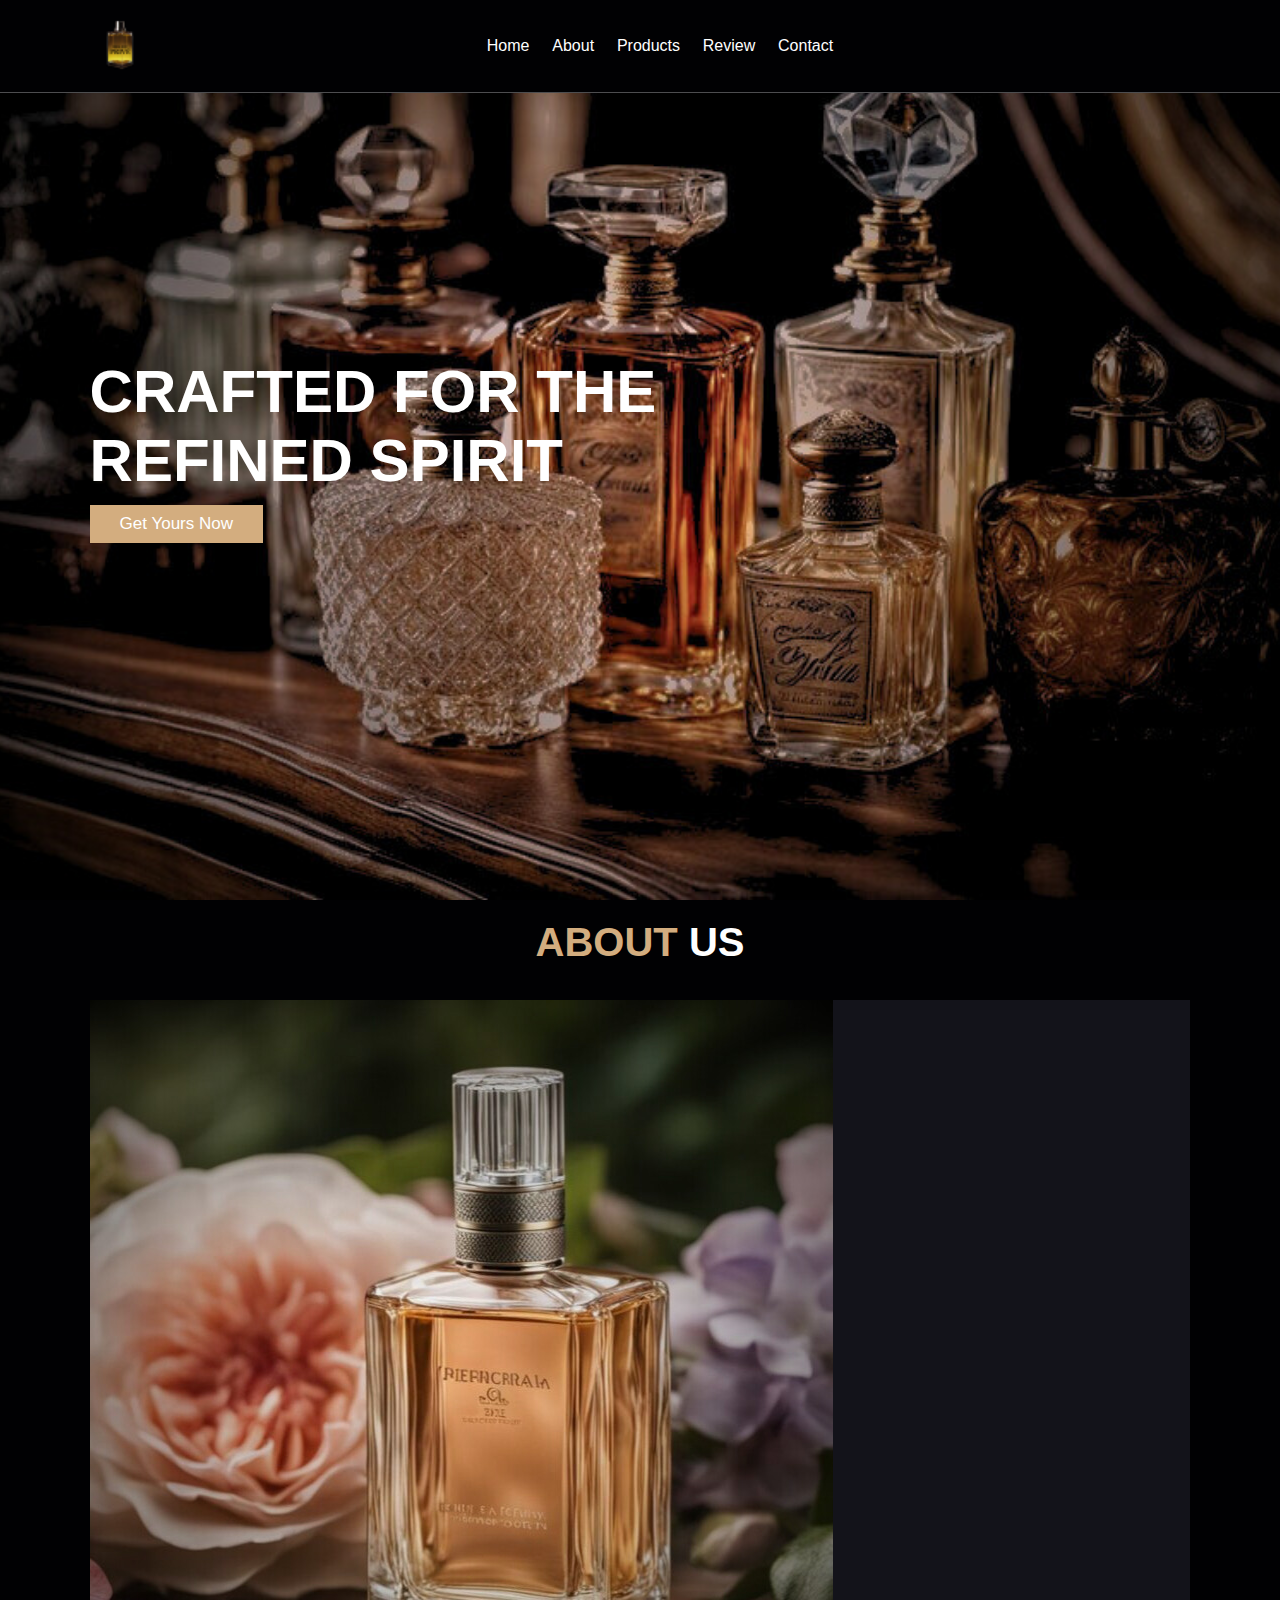
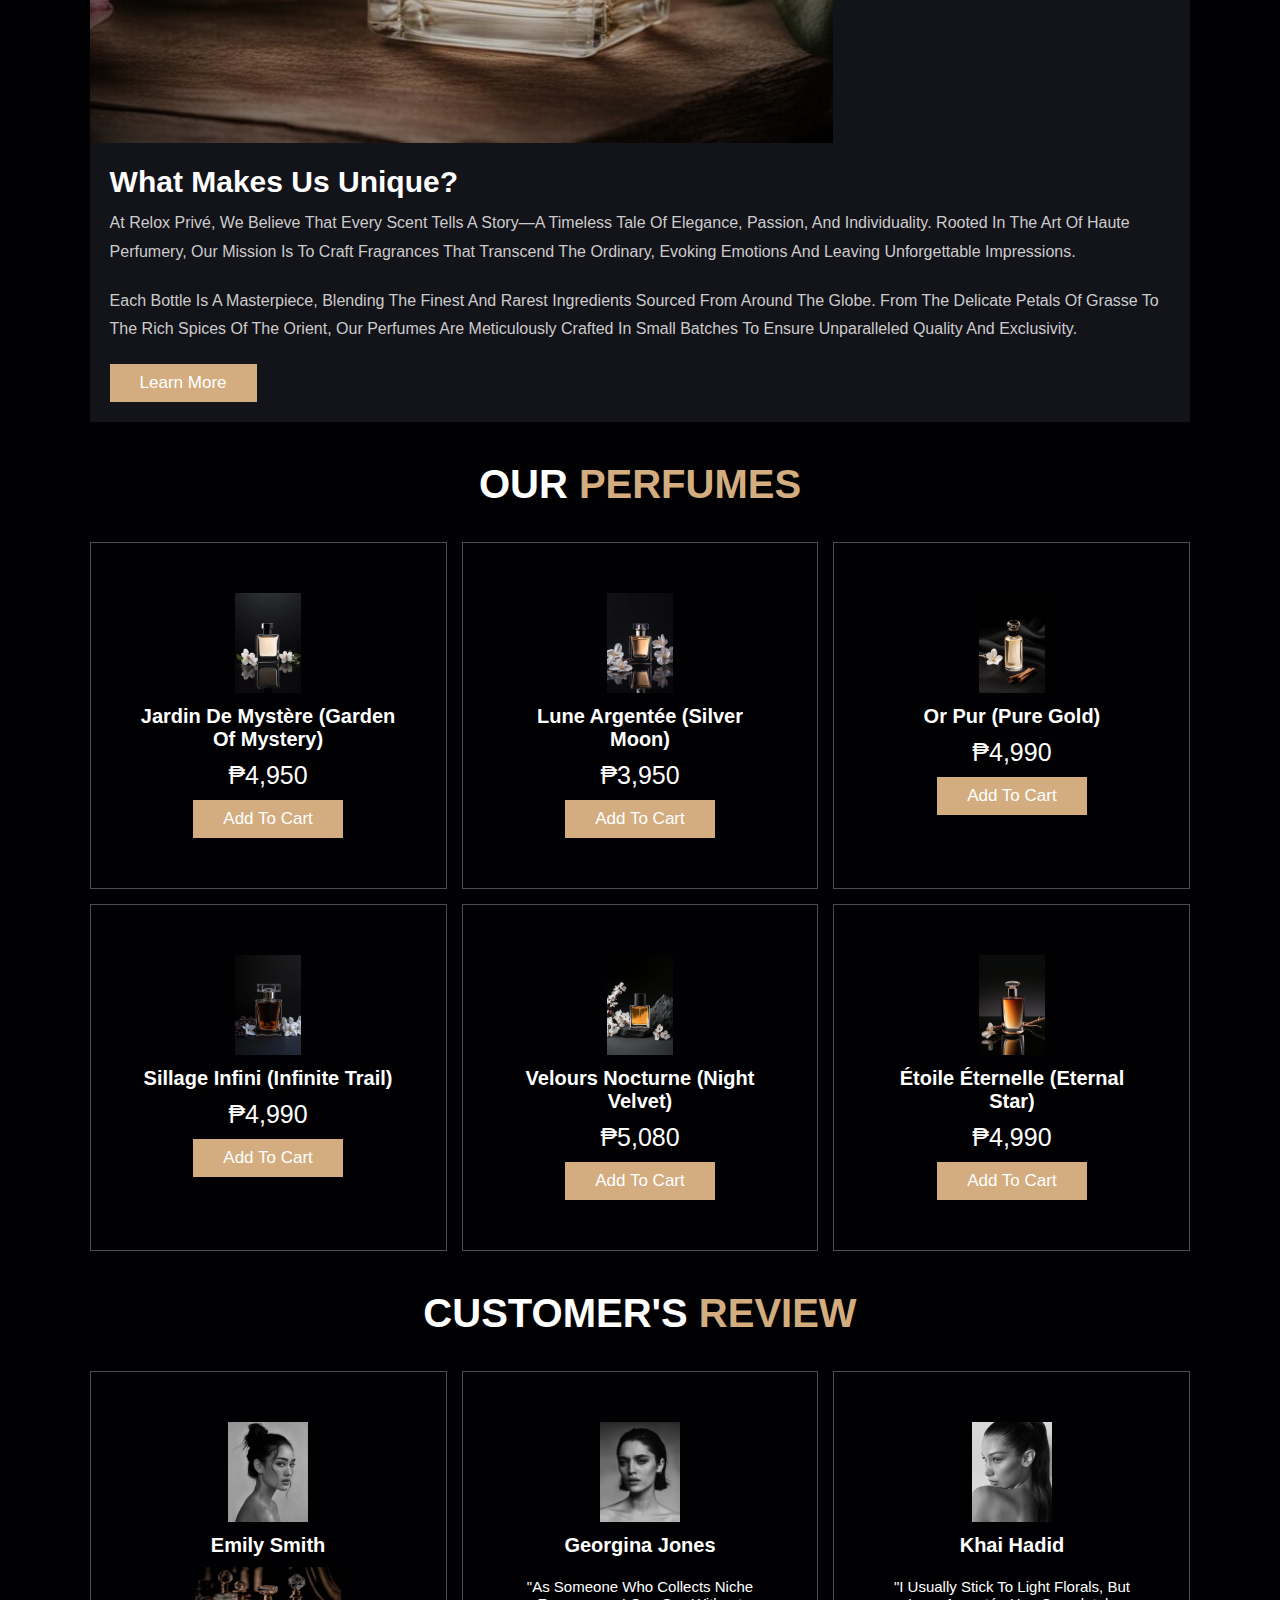
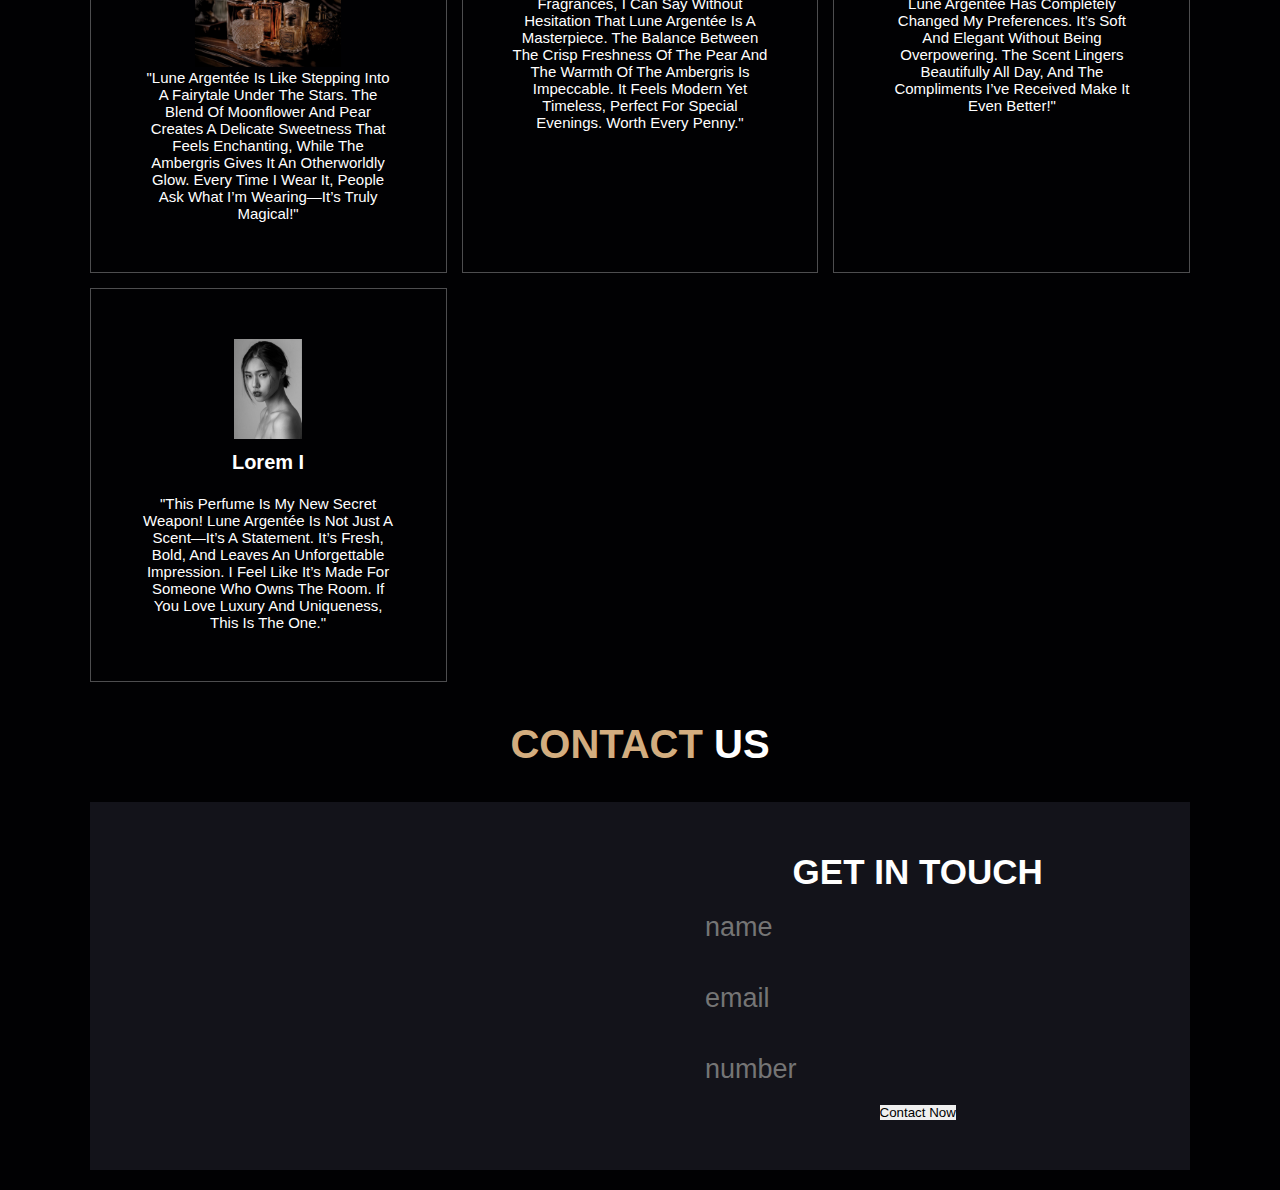
==== commit 55444203: "new" ====
--- a/index.html
+++ b/index.html
@@ -162,28 +162,28 @@
           <img src="./assets/img/emily smith.JPG" alt="quote">
           <h3>emily smith</h3>
           <img src="/assets/img/home.jpg" class="user" alt="">
-          <p>lorem ipsum</p>
+          <p>"Lune Argentée is like stepping into a fairytale under the stars. The blend of moonflower and pear creates a delicate sweetness that feels enchanting, while the ambergris gives it an otherworldly glow. Every time I wear it, people ask what I’m wearing—it’s truly magical!"</p>
         </div>
 
         <div class="box">
           <img src="./assets/img/georgina jones.JPG" alt="quote">
           <h3>georgina jones</h3>
           <img src="" class="user" alt="">
-          <p>georgina jones</p>
+          <p>"As someone who collects niche fragrances, I can say without hesitation that Lune Argentée is a masterpiece. The balance between the crisp freshness of the pear and the warmth of the ambergris is impeccable. It feels modern yet timeless, perfect for special evenings. Worth every penny."</p>
         </div>
 
         <div class="box">
           <img src="./assets/img/Khai Hadid.JPG" alt="quote">
           <h3>khai hadid</h3>
           <img src="" class="user" alt="">
-          <p>khai hadid</p>
+          <p>"I usually stick to light florals, but Lune Argentée has completely changed my preferences. It’s soft and elegant without being overpowering. The scent lingers beautifully all day, and the compliments I’ve received make it even better!"</p>
         </div>
 
         <div class="box">
           <img src="./assets/img/riri kim.JPG" alt="quote">
           <h3>lorem i</h3>
           <img src="" class="user" alt="">
-          <p>riri kim</p>
+          <p>"This perfume is my new secret weapon! Lune Argentée is not just a scent—it’s a statement. It’s fresh, bold, and leaves an unforgettable impression. I feel like it’s made for someone who owns the room. If you love luxury and uniqueness, this is the one."</p>
         </div>
 
       </div>
--- a/assets/css/style.css
+++ b/assets/css/style.css
@@ -8,7 +8,7 @@
 }
 
 *{
-    font-family:'Times New Roman', Times, serif;
+    font-family:Arial, Helvetica, sans-serif;
     margin: 0; padding: 0;
     box-sizing: border-box;
     outline: none; border: none;
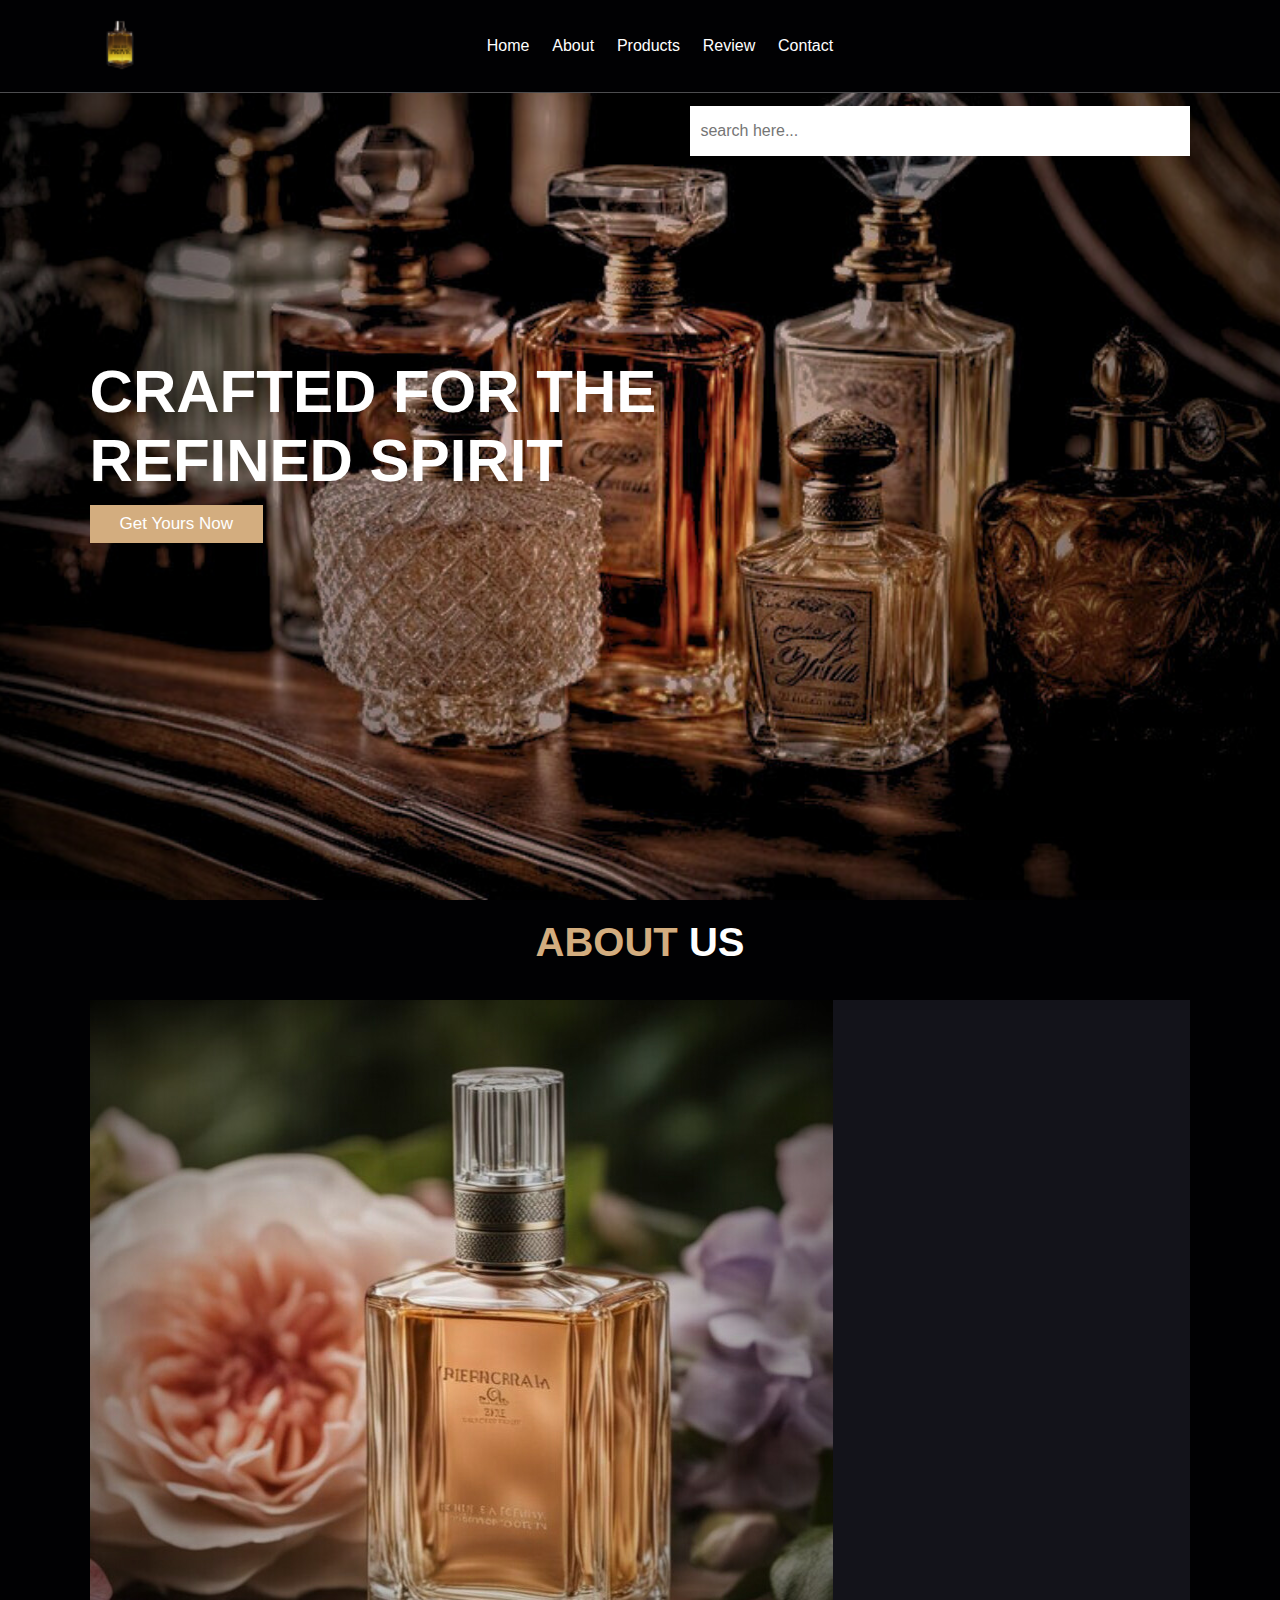
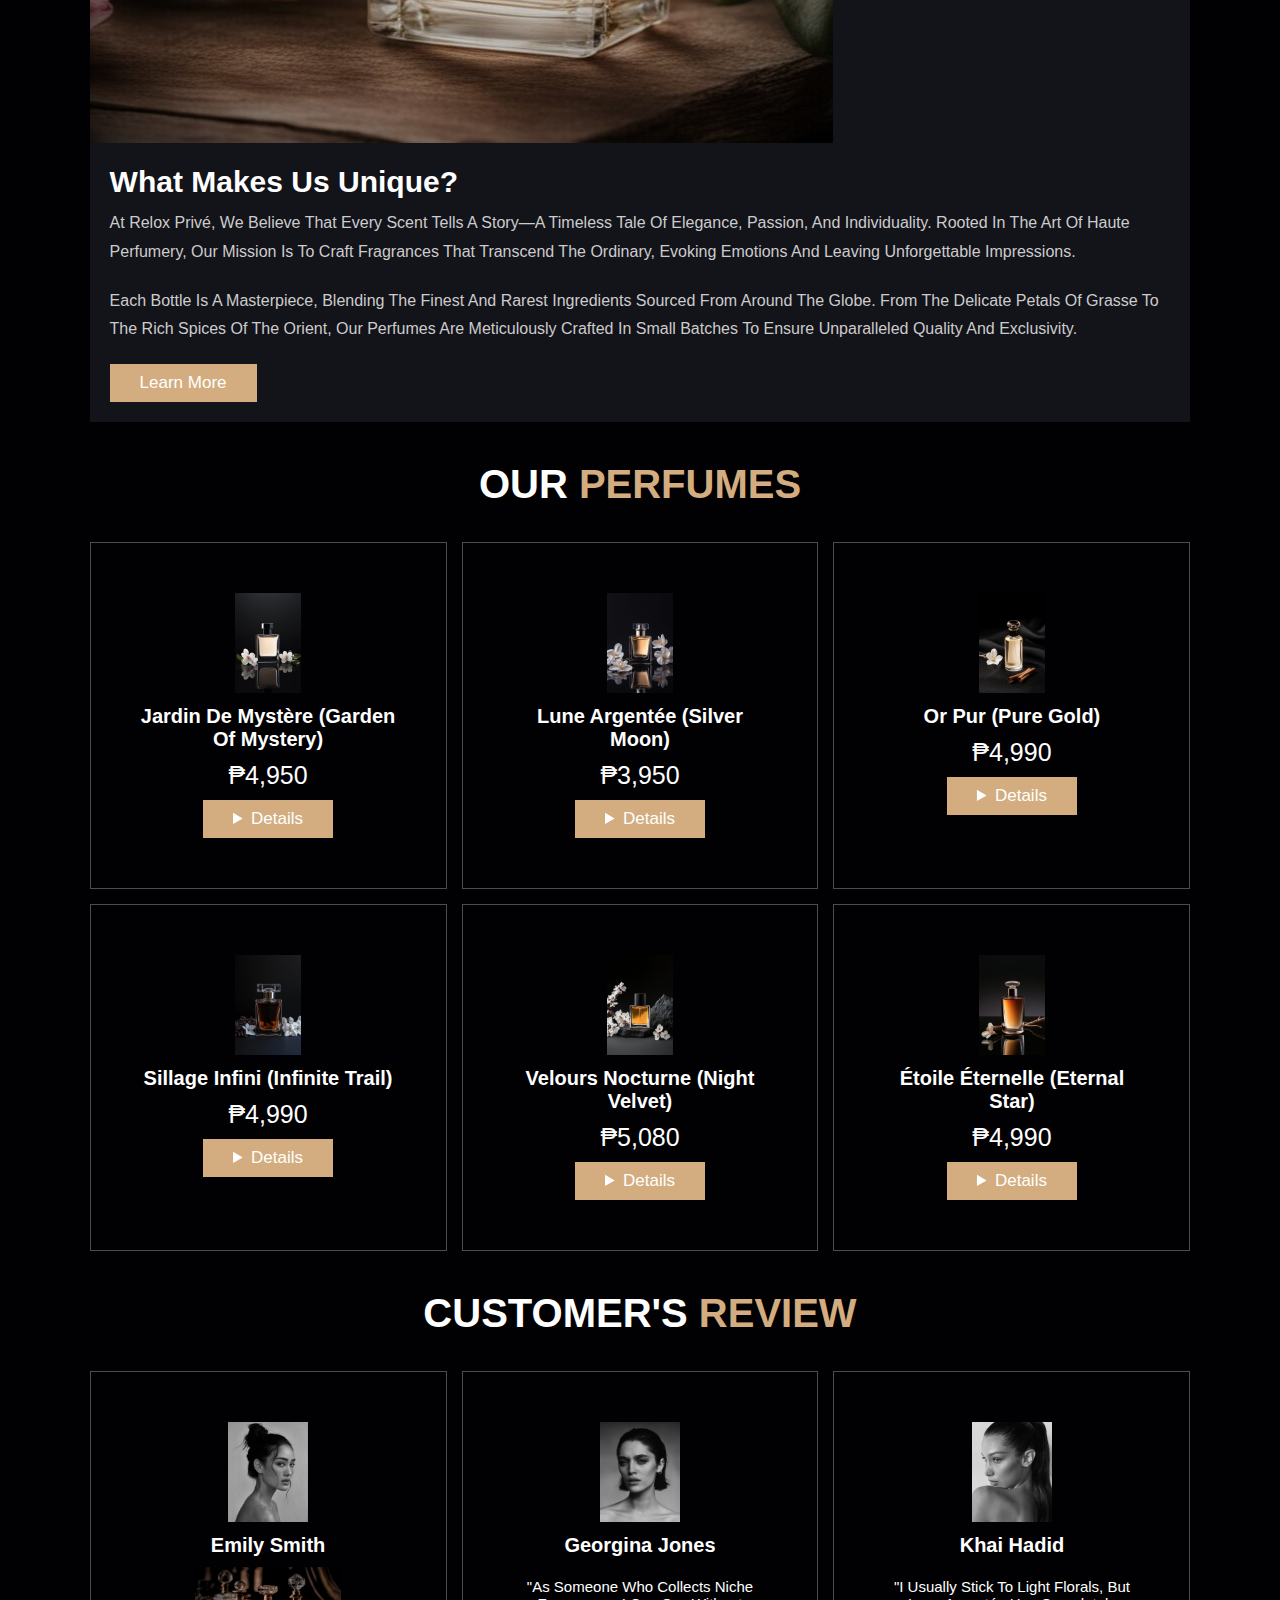
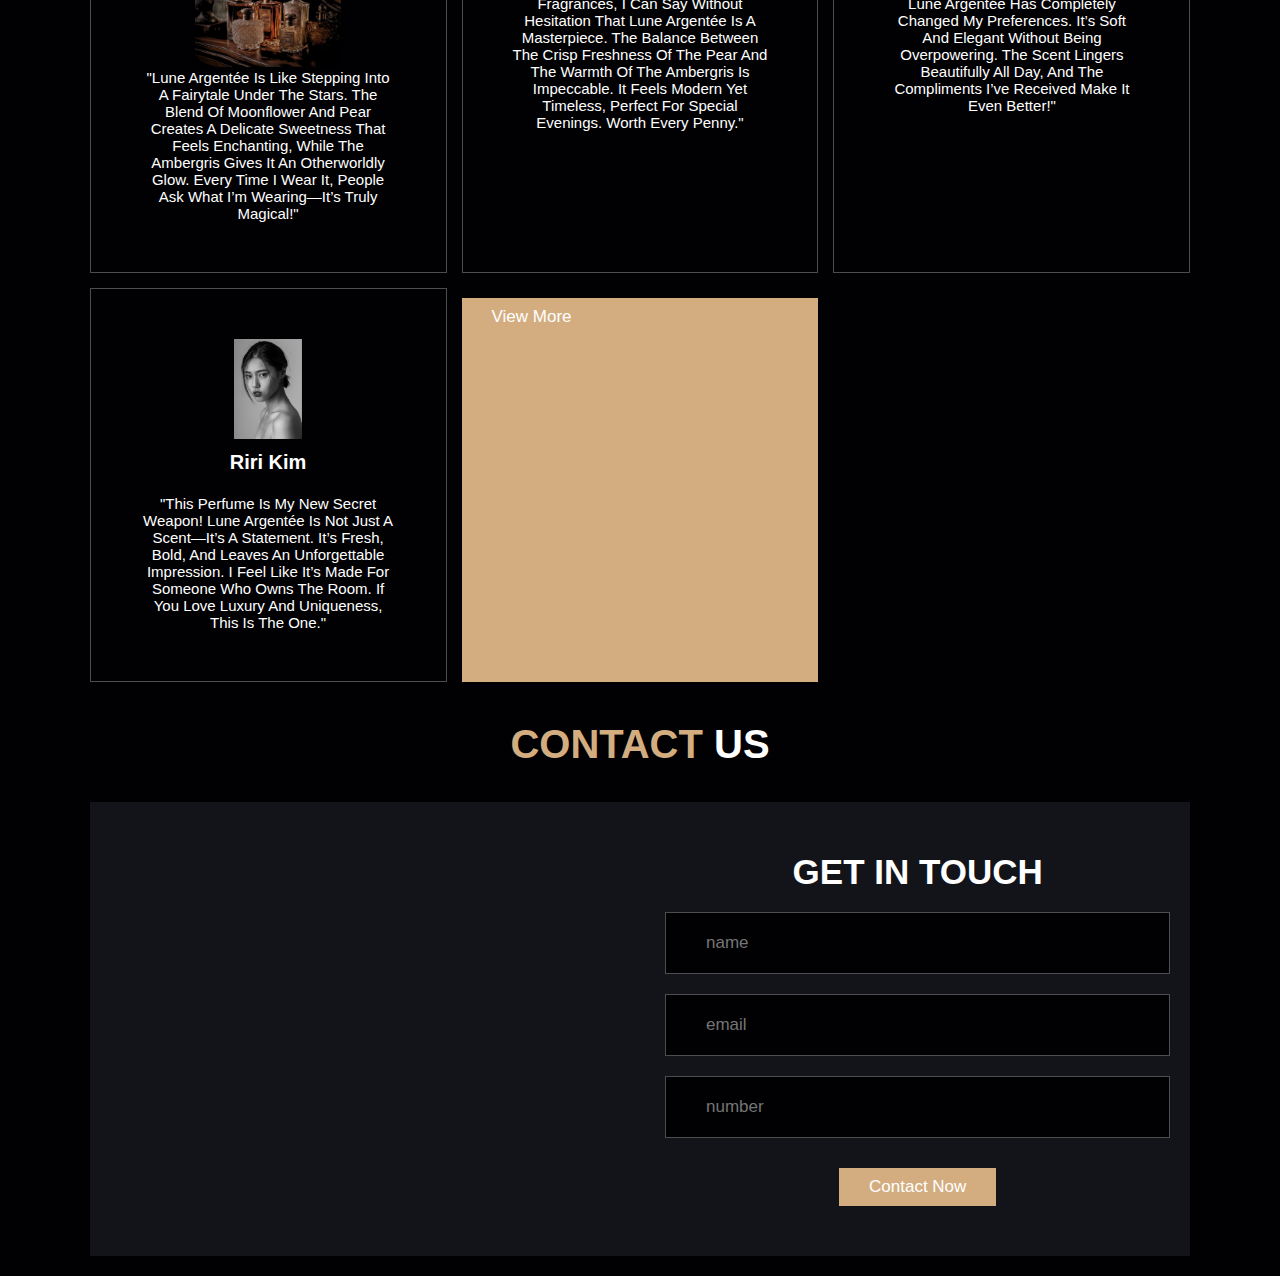
==== commit 28e06fb9: "changes" ====
--- a/index.html
+++ b/index.html
@@ -4,17 +4,17 @@
     <meta charset="UTF-8" />
     <meta name="viewport" content="width=device-width, initial-scale=1.0" />
     <title>Perfume Shop</title>
-    <link
-      href="https://cdnjs.cloudflare.com/ajax/libs/font-awesome/6.7.1/css/all.min.css"
-    />
+    <link href="https://cdnjs.cloudflare.com/ajax/libs/font-awesome/6.7.1/css/all.min.css"/>
     <link rel="stylesheet" href="./assets/css/style.css" />
   </head>
   <body>
+
 
     <header class="header">
       <a href="#" class="logo">
         <img src="./assets/img/Relox (1).png" alt="">
       </a>
+
 
       <nav class="navbar">
         <a href="#home">home</a>
@@ -24,18 +24,22 @@
         <a href="#contact">contact</a>
       </nav>
 
+
       <div class="icons">
         <div class="fas fa-search" id="search-btn"></div>
         <div class="fas fa-shopping-cart" id="cart-btn"></div>
         <div class="fas fa-bars" id="menu-btn"></div>
       </div>
 
+
       <div class="search-form">
         <input type="search" id="search-box" placeholder="search here...">
         <label for="search-box" class="fa-search"></label>
       </div>
 
+
       <div class="cart-items-container">
+
 
         <div class="cart-item">
             <span class="fas fa-times"></span>
@@ -74,89 +78,111 @@
     </header>
 
 
+
+
     <section class="section home" id="home">
+
 
       <div class="content">
         <h3>Crafted for the Refined Spirit</h3>
-        <a href="#" class="btn">get yours now</a>
-      </div>
-    </section>
+        <a href="./pages/page1/index.html" class="btn">get yours now</a>
+      </div>
+    </section>
+
 
     <section class="about" id="about">
 
+
       <h1 class="heading"> <span>about</span> us </h1>
 
+
       <div class="row">
+
 
          <div class="img">
             <img src="./assets/img/about us.jpg" alt="">
          </div>
+
 
          <div class="content">
              <h3>what makes us unique?</h3>
              <p> At Relox Privé, we believe that every scent tells a story—a timeless tale of elegance, passion, and individuality. Rooted in the art of haute perfumery, our mission is to craft fragrances that transcend the ordinary, evoking emotions and leaving unforgettable impressions.</p>
              <p>Each bottle is a masterpiece, blending the finest and rarest ingredients sourced from around the globe. From the delicate petals of Grasse to the rich spices of the Orient, our perfumes are meticulously crafted in small batches to ensure unparalleled quality and exclusivity.</p>
-             <a href="#" class="btn">learn more</a>
+             <a href="./pages/page2/index.html" class="btn">learn more</a>
          </div>
       </div>
 
-    </section>
+
+    </section>
+
 
     <section class="products" id="products">
 
+
       <h1 class="heading"> our <span>perfumes</span> </h1>
 
+
       <div class="box-container">
+
 
         <div class="box">
           <img src="./assets/img/Jardin de Mystère (Garden of Mystery).JPG" alt="">
           <h3> Jardin de Mystère (Garden of Mystery)</h3>
           <div class="price"> ₱4,950</div>
-          <a href="#" class="btn">add to cart</a>
-        </div>
+          <a href="#" class="btn"><details>A sophisticated floral fragrance featuring rare tuberose, violet leaves, and a touch of white musk.</details></a>
+        </div>
+
 
         <div class="box">
           <img src="./assets/img/Lune Argentée (Silver Moon).JPG" alt="">
           <h3> Lune Argentée (Silver Moon)</h3>
           <div class="price"> ₱3,950</div>
-          <a href="#" class="btn">add to cart</a>
-        </div>
+          <a href="#" class="btn"><details>An ethereal blend of moonflower, icy pear, and soft ambergris that captures the mystery of a moonlit night.</details></a>
+        </div>
+
 
         <div class="box">
           <img src="./assets/img/Or Pur (Pure Gold).JPG" alt="">
           <h3> Or Pur (Pure Gold)</h3>
           <div class="price"> ₱4,990</div>
-          <a href="#" class="btn">add to cart</a>
-        </div>
+          <a href="#" class="btn"><details>A decadent mix of warm honey, Tahitian vanilla, and rare sandalwood, celebrating timeless luxury.</details></a>
+        </div>
+
 
         <div class="box">
           <img src="./assets/img/Sillage Infini (Infinite Trail).JPG" alt="">
           <h3> Sillage Infini (Infinite Trail)</h3>
           <div class="price"> ₱4,990</div>
-          <a href="#" class="btn">add to cart</a>
-        </div>
+          <a href="#" class="btn"><details>A bold and captivating blend of incense, leather, and dark patchouli, leaving a trail of infinite elegance.</details></a>
+        </div>
+
 
         <div class="box">
           <img src="./assets/img/Velours Nocturne (Night Velvet).JPG" alt="">
           <h3> Velours Nocturne (Night Velvet)</h3>
           <div class="price"> ₱5,080</div>
-          <a href="#" class="btn">add to cart</a>
-        </div>
+          <a href="#" class="btn"><details>A sensual composition of black rose, saffron, and oud, designed for evenings of indulgence and allure.</details></a>
+        </div>
+
 
         <div class="box">
           <img src="./assets/img/Étoile Éternelle (Eternal Star).JPG" alt="">
           <h3>Étoile Éternelle (Eternal Star)</h3>
           <div class="price"> ₱4,990</div>
-          <a href="#" class="btn">add to cart</a>
-        </div>
-
-      </div>
-    </section>
+          <a href="#" class="btn"><details>A celestial fragrance with luminous jasmine, sparkling bergamot, and smoky vanilla, evoking the brilliance of the stars.</details></a>
+        </div>
+
+
+      </div>
+    </section>
+
 
     <section class="review" id="review">
+
 
       <h1 class="heading"> customer's <span>review</span> </h1>
       <div class="box-container">
+
 
         <div class="box">
           <img src="./assets/img/emily smith.JPG" alt="quote">
@@ -165,6 +191,7 @@
           <p>"Lune Argentée is like stepping into a fairytale under the stars. The blend of moonflower and pear creates a delicate sweetness that feels enchanting, while the ambergris gives it an otherworldly glow. Every time I wear it, people ask what I’m wearing—it’s truly magical!"</p>
         </div>
 
+
         <div class="box">
           <img src="./assets/img/georgina jones.JPG" alt="quote">
           <h3>georgina jones</h3>
@@ -172,6 +199,7 @@
           <p>"As someone who collects niche fragrances, I can say without hesitation that Lune Argentée is a masterpiece. The balance between the crisp freshness of the pear and the warmth of the ambergris is impeccable. It feels modern yet timeless, perfect for special evenings. Worth every penny."</p>
         </div>
 
+
         <div class="box">
           <img src="./assets/img/Khai Hadid.JPG" alt="quote">
           <h3>khai hadid</h3>
@@ -179,22 +207,29 @@
           <p>"I usually stick to light florals, but Lune Argentée has completely changed my preferences. It’s soft and elegant without being overpowering. The scent lingers beautifully all day, and the compliments I’ve received make it even better!"</p>
         </div>
 
+
         <div class="box">
           <img src="./assets/img/riri kim.JPG" alt="quote">
-          <h3>lorem i</h3>
+          <h3>riri kim</h3>
           <img src="" class="user" alt="">
           <p>"This perfume is my new secret weapon! Lune Argentée is not just a scent—it’s a statement. It’s fresh, bold, and leaves an unforgettable impression. I feel like it’s made for someone who owns the room. If you love luxury and uniqueness, this is the one."</p>
         </div>
 
-      </div>
-    </section>
+        <a href="./pages/page3/index.html" class="btn">view more</a>
+
+      </div>
+    </section>
+
 
     <section class="contact" id="contact">
+
 
         <h1 class="heading"> <span>contact</span> us </h1>
         <div class="row">
 
+
           <iframe class="map" src="https://www.google.com/maps/embed?pb=!1m18!1m12!1m3!1d30887.291732029596!2d120.9505158743164!3d14.604118999999997!2m3!1f0!2f0!3f0!3m2!1i1024!2i768!4f13.1!3m3!1m2!1s0x3397c9f8b14eb259%3A0xad4d12caac9a068e!2sFEU%20Institute%20of%20Technology!5e0!3m2!1sen!2sph!4v1732892310366!5m2!1sen!2sph" allowfullscreen="" loading="lazy" referrerpolicy="no-referrer-when-downgrade"></iframe>
+
 
           <form action="">
             <h3>get in touch</h3>
@@ -210,9 +245,9 @@
               <span class="fas fa-phone"></span>
               <input type="number" placeholder="number">
             </div>
-            <input type="submit" value="contact now">
+            <a href="#" class="btn">contact now</a>
           </form>
         </div>
     </section>
   </body>
-</html>
+</html>--- a/assets/css/style.css
+++ b/assets/css/style.css
@@ -127,7 +127,7 @@
     height: 5rem;
     display: flex;
     align-items: center;
-    transform: scaleY(0);
+    transform: scaleY(1);
     transform-origin: top;
 }
 
@@ -387,7 +387,7 @@
     }
 }
 
-contact .row form .inputBox{
+.contact .row form .inputBox{
     display: flex;
     align-items: center;
     margin-top: 2rem;
@@ -405,7 +405,7 @@
 .contact .row form .inputBox input{
     width: 100%;
     padding: 2rem;
-    font-size: 2.7rem;
+    font-size: 1.7rem;
     color: #fff;
     text-transform: none;
     background: none;
